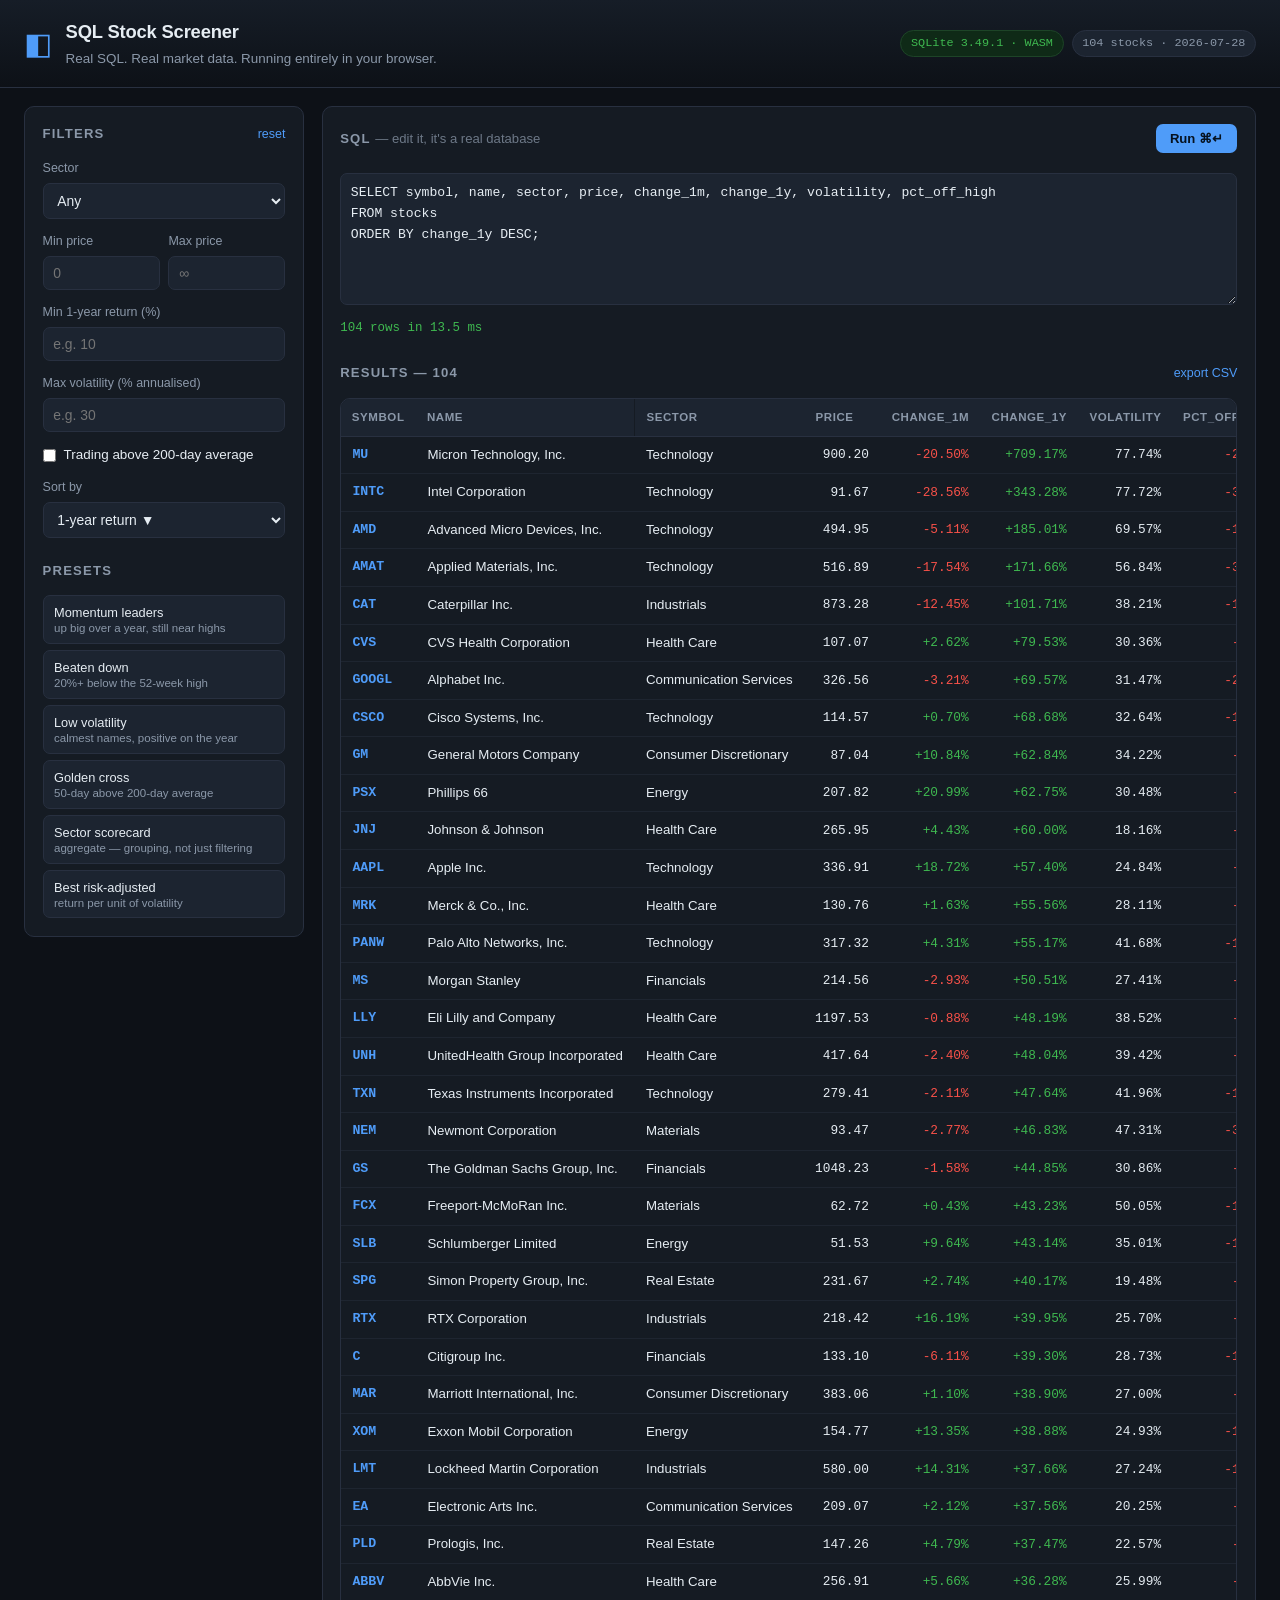
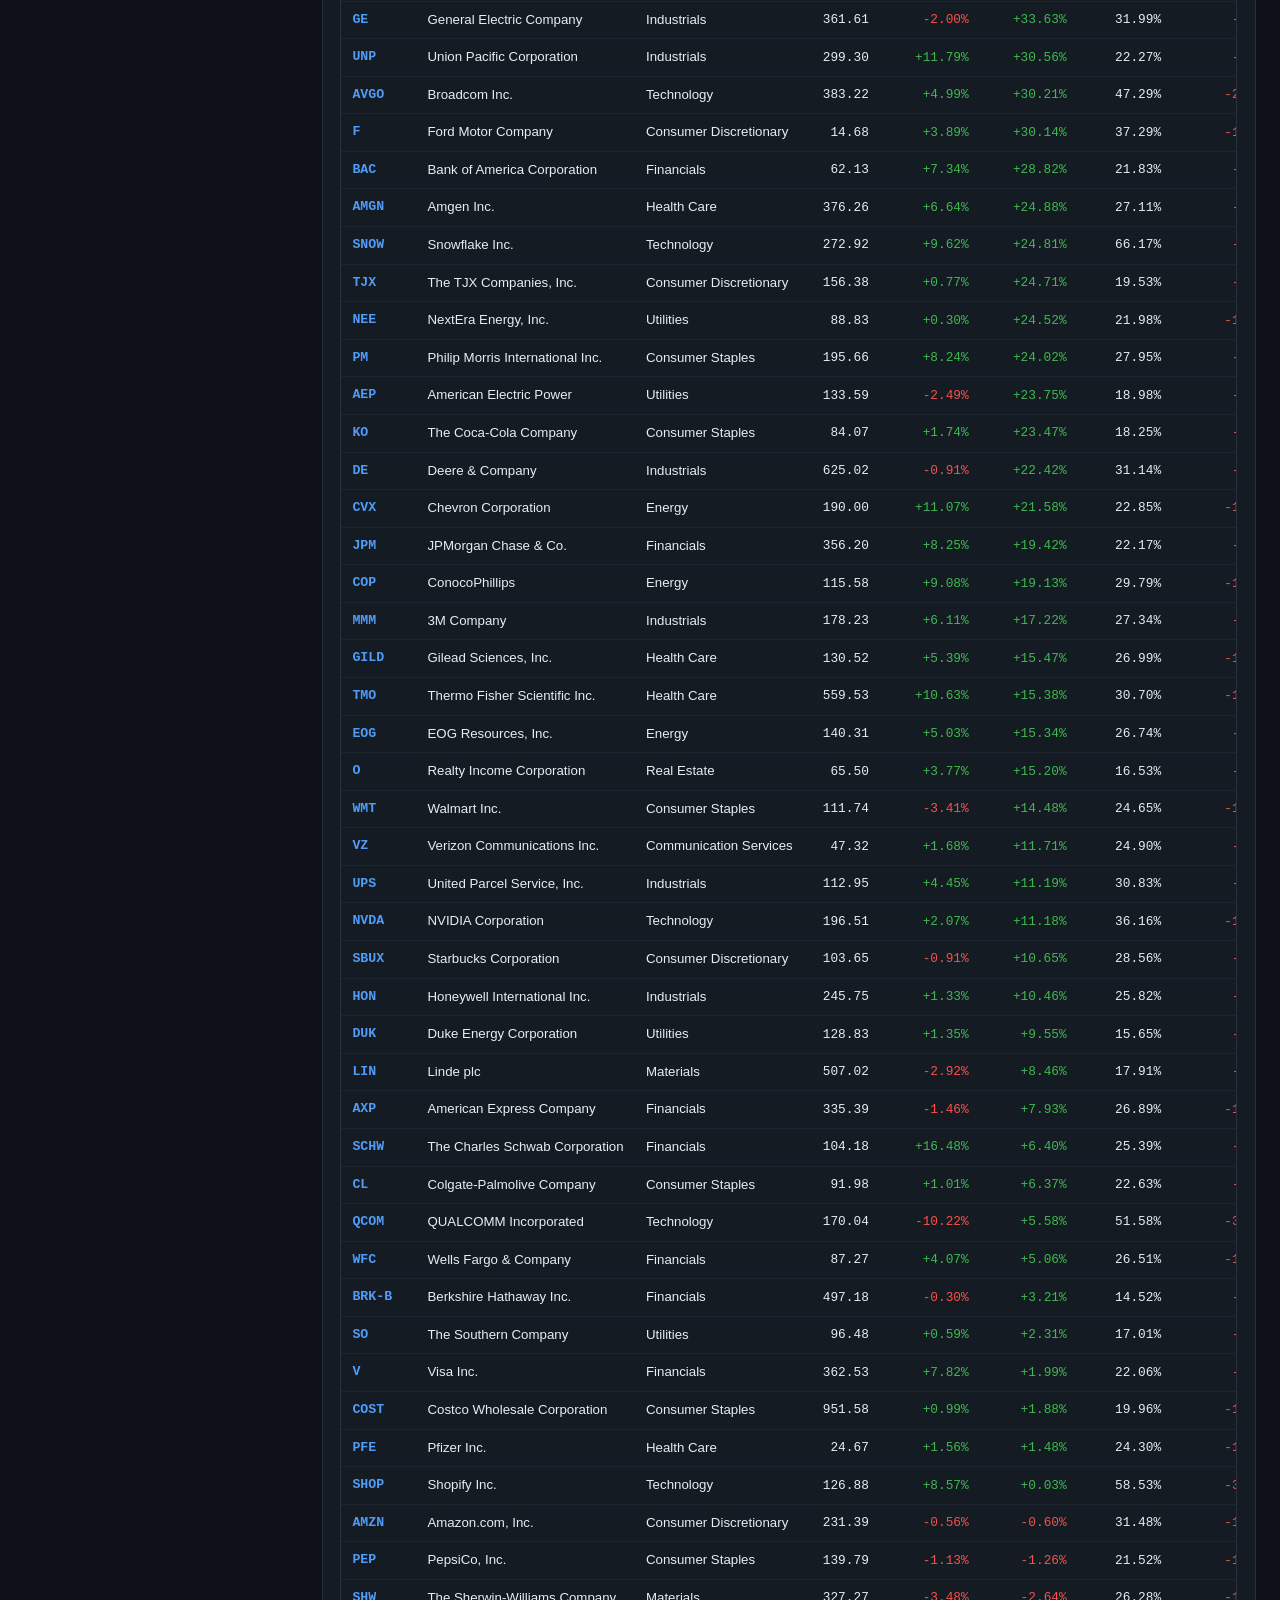
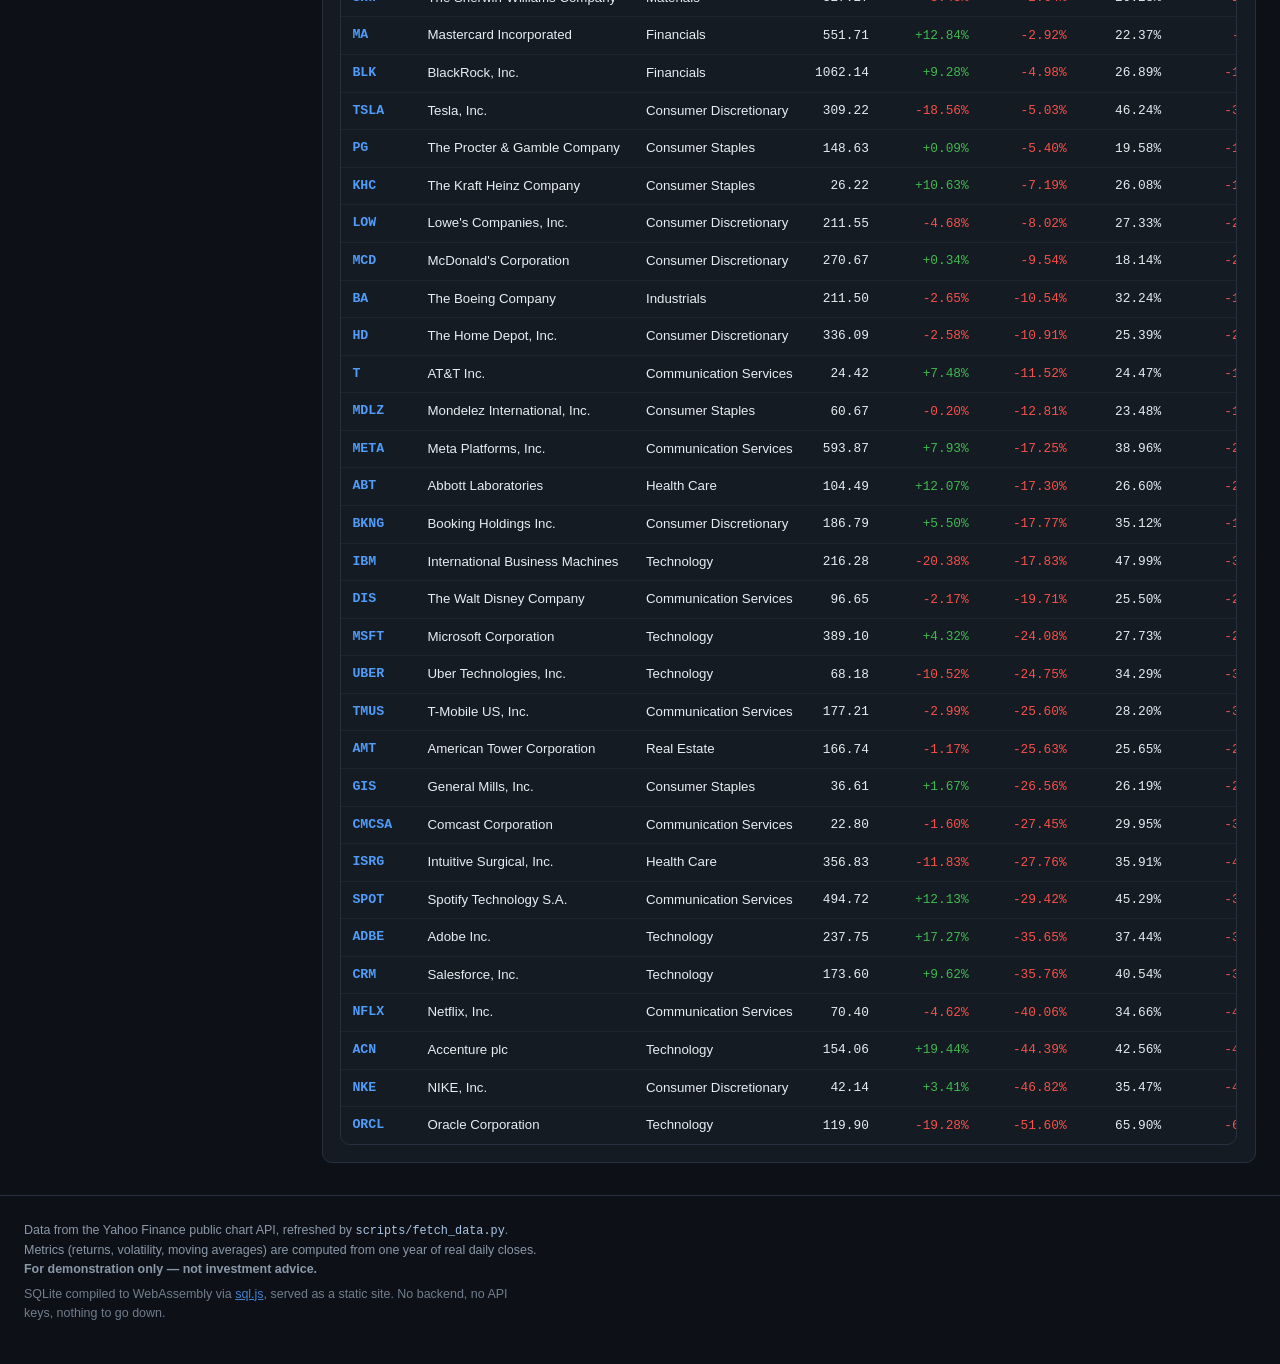
==== index.html @ 76bd1b15 "SQL stock screener: SQLite WASM, static hosting, real market data" ====
<!DOCTYPE html>
<html lang="en">
<head>
<meta charset="utf-8">
<meta name="viewport" content="width=device-width, initial-scale=1">
<title>SQL Stock Screener — query the market in your browser</title>
<meta name="description" content="A stock screener that runs real SQL against SQLite compiled to WebAssembly, entirely in the browser. No backend, no API keys.">
<link rel="stylesheet" href="css/style.css">
<link rel="icon" href="data:image/svg+xml,<svg xmlns='http://www.w3.org/2000/svg' viewBox='0 0 100 100'><text y='.9em' font-size='90'>📊</text></svg>">
</head>
<body>

<header class="topbar">
  <div class="brand">
    <span class="logo">◧</span>
    <div>
      <h1>SQL Stock Screener</h1>
      <p class="tagline">Real SQL. Real market data. Running entirely in your browser.</p>
    </div>
  </div>
  <div class="meta">
    <span class="badge" id="engineBadge">loading SQLite…</span>
    <span class="badge subtle" id="dataBadge">—</span>
  </div>
</header>

<main>
  <!-- ── Filters build SQL for you ─────────────────────────── -->
  <section class="panel filters">
    <div class="panel-head">
      <h2>Filters</h2>
      <button id="resetBtn" class="link-btn" type="button">reset</button>
    </div>

    <label>Sector
      <select id="fSector"><option value="">Any</option></select>
    </label>

    <div class="row">
      <label>Min price
        <input type="number" id="fPriceMin" placeholder="0" min="0" step="1">
      </label>
      <label>Max price
        <input type="number" id="fPriceMax" placeholder="∞" min="0" step="1">
      </label>
    </div>

    <label>Min 1-year return (%)
      <input type="number" id="fRet1y" placeholder="e.g. 10" step="1">
    </label>

    <label>Max volatility (% annualised)
      <input type="number" id="fVol" placeholder="e.g. 30" min="0" step="1">
    </label>

    <label class="check">
      <input type="checkbox" id="fAboveSma"> Trading above 200-day average
    </label>

    <label>Sort by
      <select id="fSort">
        <option value="change_1y DESC">1-year return ▼</option>
        <option value="change_1y ASC">1-year return ▲</option>
        <option value="change_1m DESC">1-month return ▼</option>
        <option value="volatility ASC">Volatility ▲ (calmest)</option>
        <option value="volatility DESC">Volatility ▼ (wildest)</option>
        <option value="pct_off_high ASC">Furthest below 52w high</option>
        <option value="price DESC">Price ▼</option>
        <option value="symbol ASC">Symbol A–Z</option>
      </select>
    </label>

    <div class="panel-head" style="margin-top:1.4rem">
      <h2>Presets</h2>
    </div>
    <div class="presets" id="presets"></div>
  </section>

  <!-- ── The SQL itself, editable ──────────────────────────── -->
  <section class="panel workspace">
    <div class="panel-head">
      <h2>SQL <span class="hint">— edit it, it's a real database</span></h2>
      <button id="runBtn" class="run-btn" type="button">Run ⌘↵</button>
    </div>
    <textarea id="sql" spellcheck="false" aria-label="SQL query"></textarea>
    <div id="status" class="status" role="status"></div>

    <div class="results-head">
      <h2 id="resultCount">Results</h2>
      <button id="csvBtn" class="link-btn" type="button">export CSV</button>
    </div>
    <div class="table-wrap">
      <table id="results">
        <thead></thead>
        <tbody></tbody>
      </table>
    </div>
  </section>
</main>

<footer>
  <p>
    Data from the Yahoo Finance public chart API, refreshed by
    <code>scripts/fetch_data.py</code>. Metrics (returns, volatility, moving
    averages) are computed from one year of real daily closes.
    <strong>For demonstration only — not investment advice.</strong>
  </p>
  <p class="colophon">
    SQLite compiled to WebAssembly via <a href="https://sql.js.org" rel="noopener">sql.js</a>,
    served as a static site. No backend, no API keys, nothing to go down.
  </p>
</footer>

<script src="vendor/sql-wasm.js"></script>
<script src="js/app.js"></script>
</body>
</html>
---- css/style.css ----
:root {
  --bg: #0d1117;
  --panel: #151b23;
  --panel-2: #1c2430;
  --line: #283040;
  --text: #e6edf3;
  --muted: #8b98a9;
  --accent: #4f9cf9;
  --accent-dim: #2d5f9e;
  --up: #3fb950;
  --down: #f85149;
  --radius: 10px;
  --mono: ui-monospace, SFMono-Regular, "SF Mono", Menlo, Consolas, monospace;
}

* { box-sizing: border-box; }

body {
  margin: 0;
  background: var(--bg);
  color: var(--text);
  font: 15px/1.55 -apple-system, BlinkMacSystemFont, "Segoe UI", Inter, Roboto, sans-serif;
  -webkit-font-smoothing: antialiased;
}

/* ── Header ─────────────────────────────────────────── */
.topbar {
  display: flex; align-items: center; justify-content: space-between;
  gap: 1rem; flex-wrap: wrap;
  padding: 1.1rem 1.5rem;
  border-bottom: 1px solid var(--line);
  background: linear-gradient(180deg, #161d27, var(--bg));
}
.brand { display: flex; align-items: center; gap: .85rem; }
.logo { font-size: 1.9rem; color: var(--accent); line-height: 1; }
.topbar h1 { margin: 0; font-size: 1.15rem; letter-spacing: -.01em; }
.tagline { margin: .15rem 0 0; color: var(--muted); font-size: .84rem; }
.meta { display: flex; gap: .5rem; flex-wrap: wrap; }

.badge {
  font: 500 .74rem/1 var(--mono);
  padding: .42rem .6rem;
  border: 1px solid var(--line);
  border-radius: 100px;
  color: var(--accent);
  background: #10233d;
  white-space: nowrap;
}
.badge.subtle { color: var(--muted); background: var(--panel-2); }
.badge.ready { color: var(--up); background: #0f2a17; border-color: #1d4427; }
.badge.error { color: var(--down); background: #2d1315; border-color: #5c2326; }

/* ── Layout ─────────────────────────────────────────── */
main {
  display: grid;
  grid-template-columns: 280px minmax(0, 1fr);
  gap: 1.1rem;
  padding: 1.1rem 1.5rem 2rem;
  align-items: start;
}
@media (max-width: 900px) { main { grid-template-columns: 1fr; } }

.panel {
  background: var(--panel);
  border: 1px solid var(--line);
  border-radius: var(--radius);
  padding: 1.1rem;
}
.panel-head, .results-head {
  display: flex; align-items: baseline; justify-content: space-between;
  gap: .75rem; margin-bottom: .9rem;
}
.panel h2 { margin: 0; font-size: .82rem; text-transform: uppercase; letter-spacing: .09em; color: var(--muted); }
.hint { text-transform: none; letter-spacing: 0; font-weight: 400; opacity: .75; }

/* ── Filter controls ────────────────────────────────── */
.filters label {
  display: block;
  margin-bottom: .8rem;
  font-size: .78rem;
  color: var(--muted);
}
.filters .row { display: flex; gap: .55rem; }
.filters .row label { flex: 1; }
.filters .check { display: flex; align-items: center; gap: .5rem; color: var(--text); font-size: .84rem; }
.filters .check input { width: auto; margin: 0; }

input, select, textarea {
  width: 100%;
  margin-top: .3rem;
  padding: .5rem .6rem;
  background: var(--panel-2);
  color: var(--text);
  border: 1px solid var(--line);
  border-radius: 7px;
  font-size: .87rem;
  font-family: inherit;
}
input:focus, select:focus, textarea:focus {
  outline: 2px solid var(--accent-dim);
  outline-offset: 1px;
  border-color: var(--accent-dim);
}

.presets { display: flex; flex-direction: column; gap: .4rem; }
.preset {
  text-align: left;
  padding: .55rem .65rem;
  background: var(--panel-2);
  border: 1px solid var(--line);
  border-radius: 7px;
  color: var(--text);
  font-size: .8rem;
  cursor: pointer;
  transition: border-color .15s, background .15s;
}
.preset:hover { border-color: var(--accent-dim); background: #1a2740; }
.preset small { display: block; color: var(--muted); font-size: .72rem; margin-top: .12rem; }

.link-btn {
  background: none; border: 0; padding: 0;
  color: var(--accent); font-size: .78rem; cursor: pointer;
}
.link-btn:hover { text-decoration: underline; }

.run-btn {
  background: var(--accent); color: #06121f;
  border: 0; border-radius: 7px;
  padding: .45rem .9rem;
  font-weight: 650; font-size: .82rem;
  cursor: pointer;
}
.run-btn:hover { background: #6fb0ff; }
.run-btn:disabled { opacity: .5; cursor: not-allowed; }

/* ── SQL editor ─────────────────────────────────────── */
#sql {
  min-height: 132px;
  font-family: var(--mono);
  font-size: .82rem;
  line-height: 1.6;
  resize: vertical;
  tab-size: 2;
}

.status {
  min-height: 1.2rem;
  margin: .55rem 0 .3rem;
  font: .78rem/1.4 var(--mono);
  color: var(--muted);
  white-space: pre-wrap;
}
.status.err { color: var(--down); }
.status.ok { color: var(--up); }

/* ── Results table ──────────────────────────────────── */
.results-head { margin-top: 1.5rem; }
.table-wrap { overflow-x: auto; border: 1px solid var(--line); border-radius: var(--radius); }

table { border-collapse: collapse; width: 100%; font-size: .83rem; }
thead th {
  position: sticky; top: 0;
  background: var(--panel-2);
  text-align: left;
  padding: .6rem .7rem;
  font-weight: 600;
  color: var(--muted);
  font-size: .72rem;
  text-transform: uppercase;
  letter-spacing: .05em;
  white-space: nowrap;
  border-bottom: 1px solid var(--line);
}
tbody td {
  padding: .5rem .7rem;
  border-bottom: 1px solid #1e2530;
  white-space: nowrap;
}
tbody tr:last-child td { border-bottom: 0; }
tbody tr:hover { background: #182030; }
td.num { text-align: right; font-family: var(--mono); font-size: .8rem; }
td.sym { font-family: var(--mono); font-weight: 650; color: var(--accent); }
td.up { color: var(--up); }
td.down { color: var(--down); }
.empty { padding: 2rem; text-align: center; color: var(--muted); }

/* ── Footer ─────────────────────────────────────────── */
footer {
  border-top: 1px solid var(--line);
  padding: 1.2rem 1.5rem 2.2rem;
  color: var(--muted);
  font-size: .78rem;
}
footer p { margin: .35rem 0; max-width: 74ch; }
footer code { font-family: var(--mono); font-size: .95em; color: #a9c4e4; }
footer a { color: var(--accent); }
.colophon { opacity: .8; }
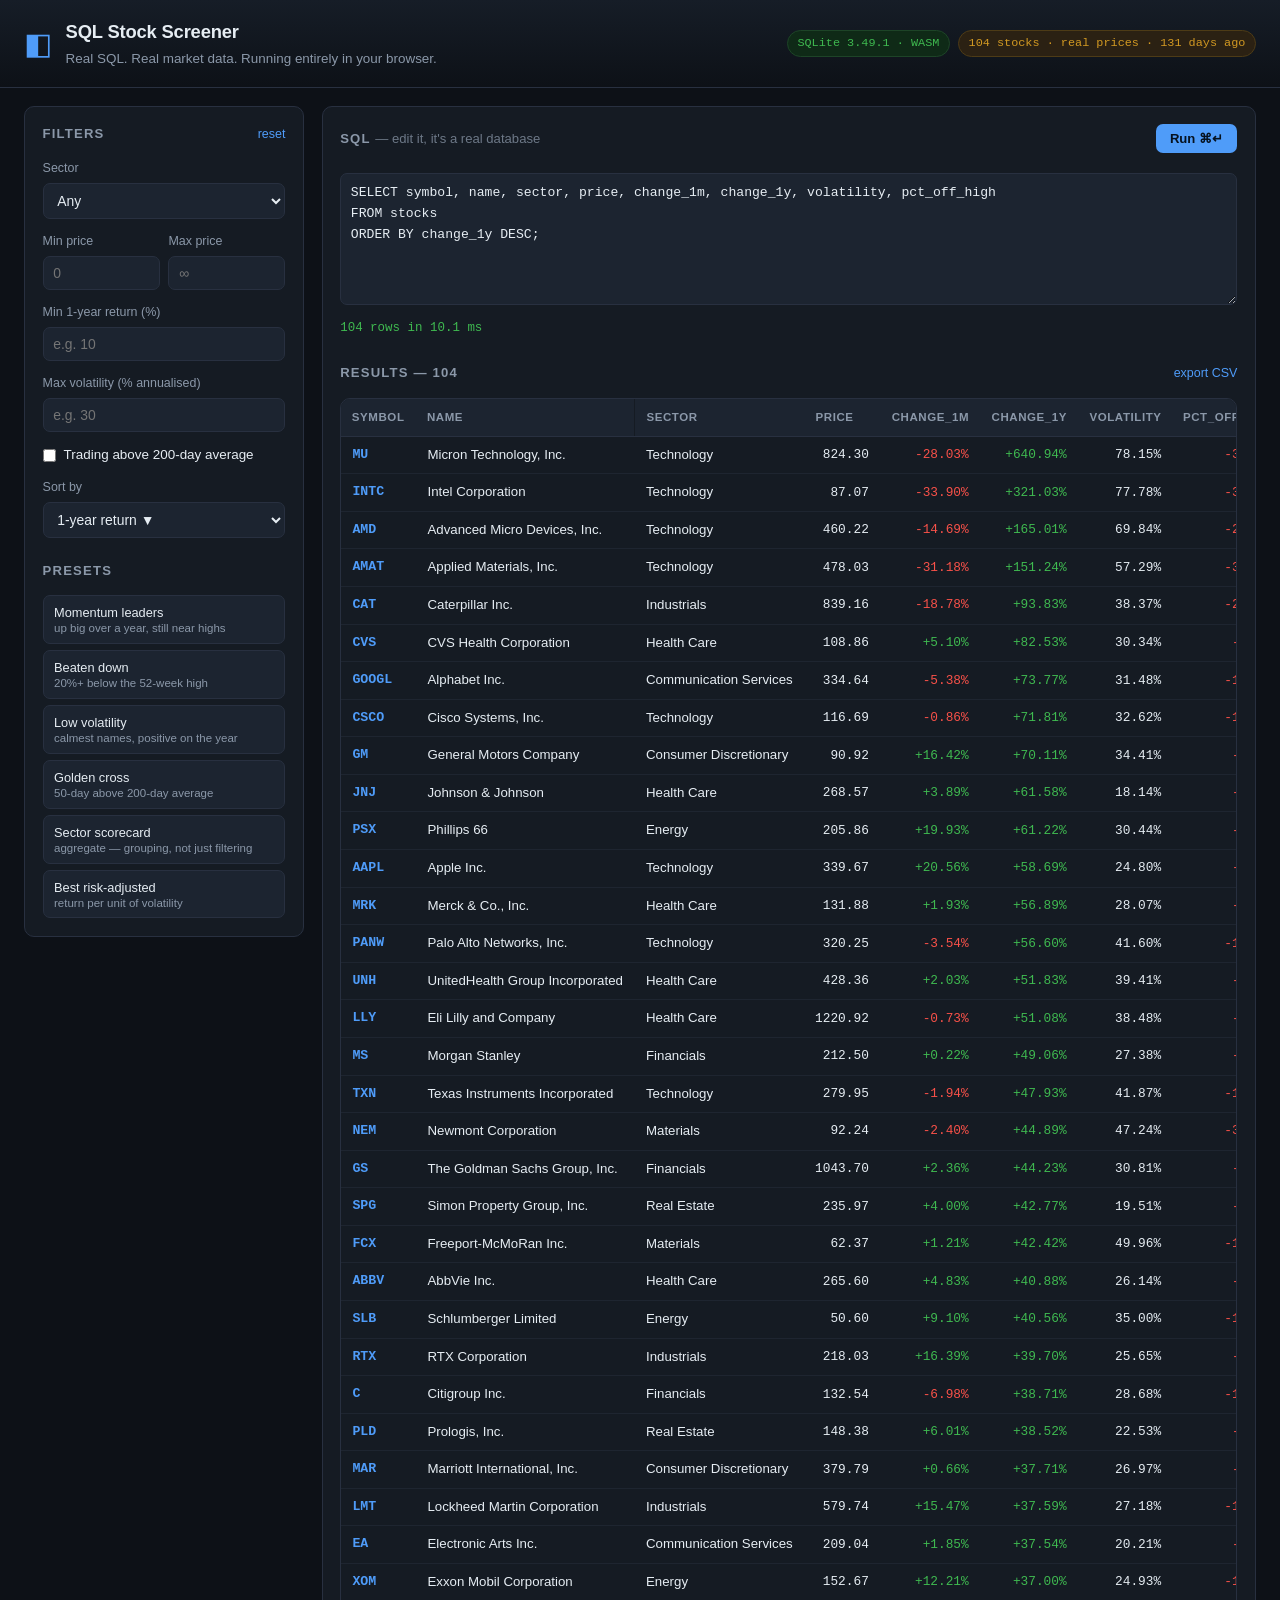
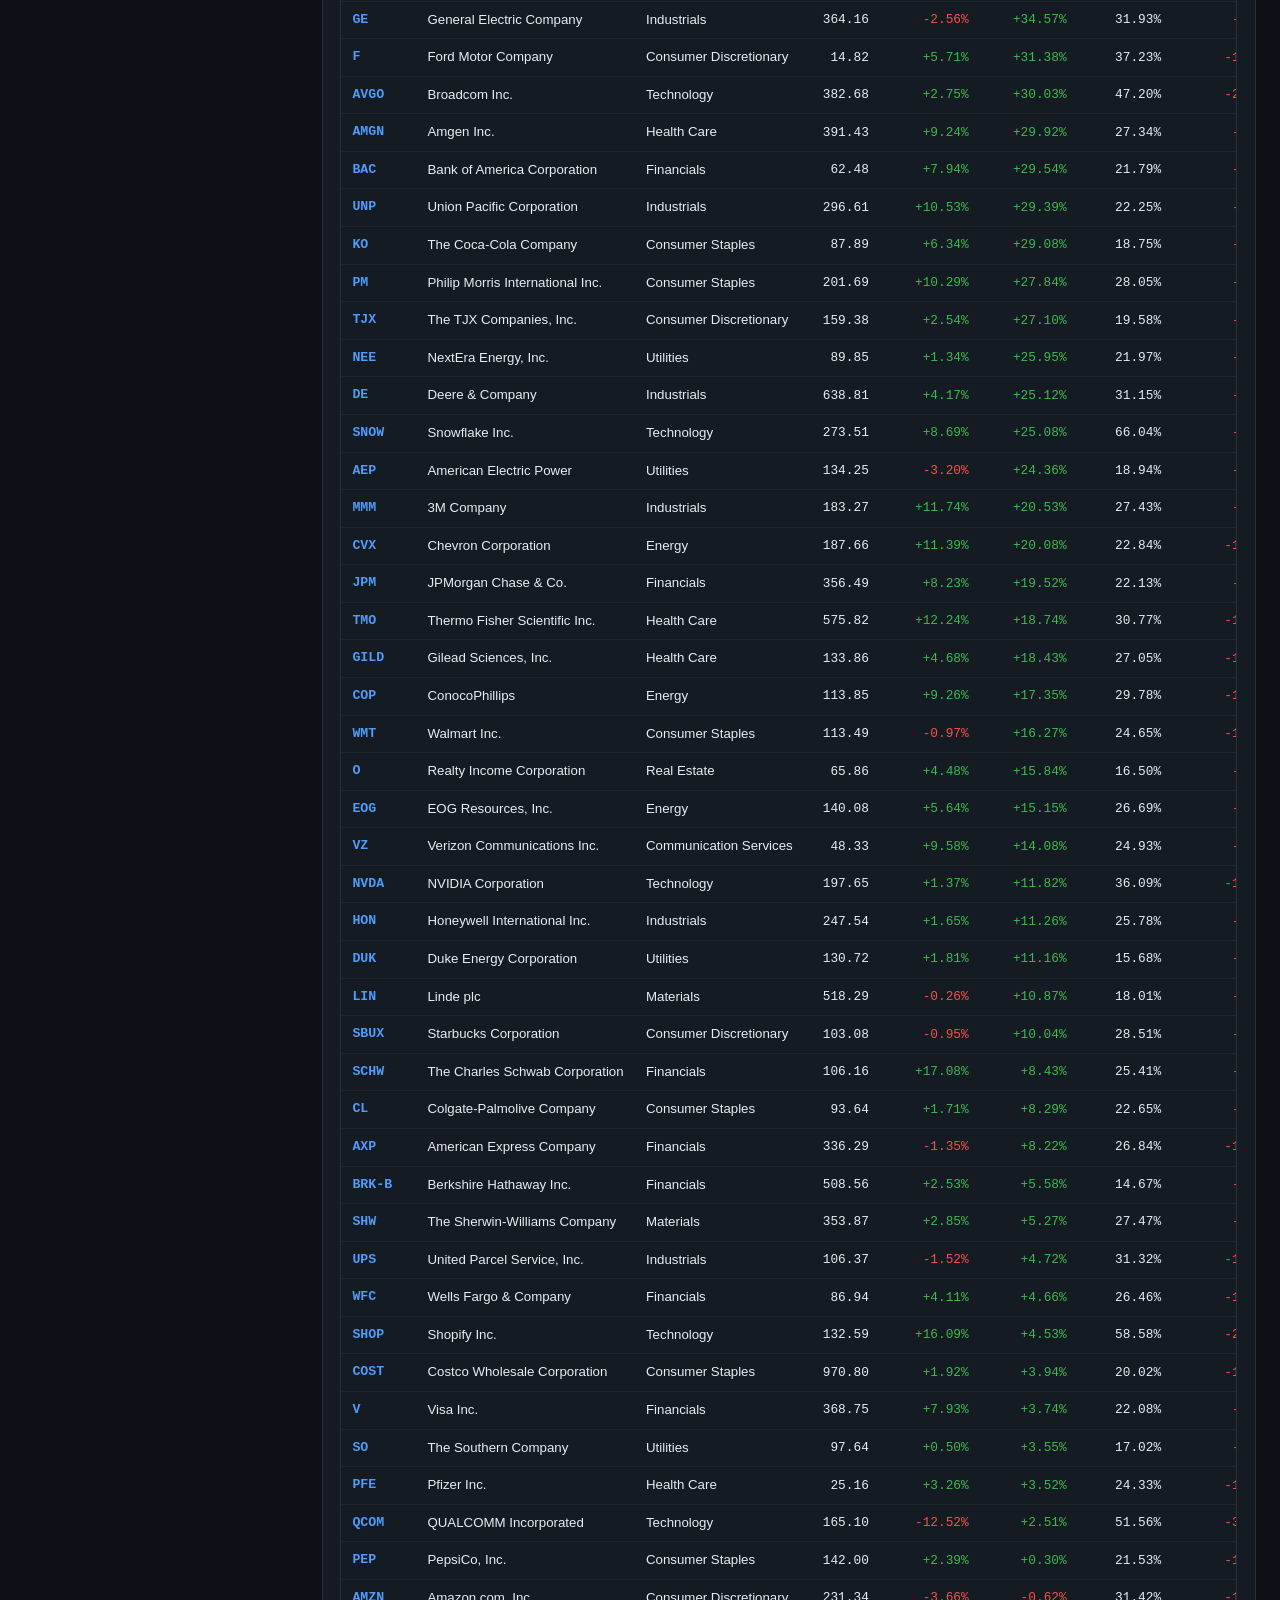
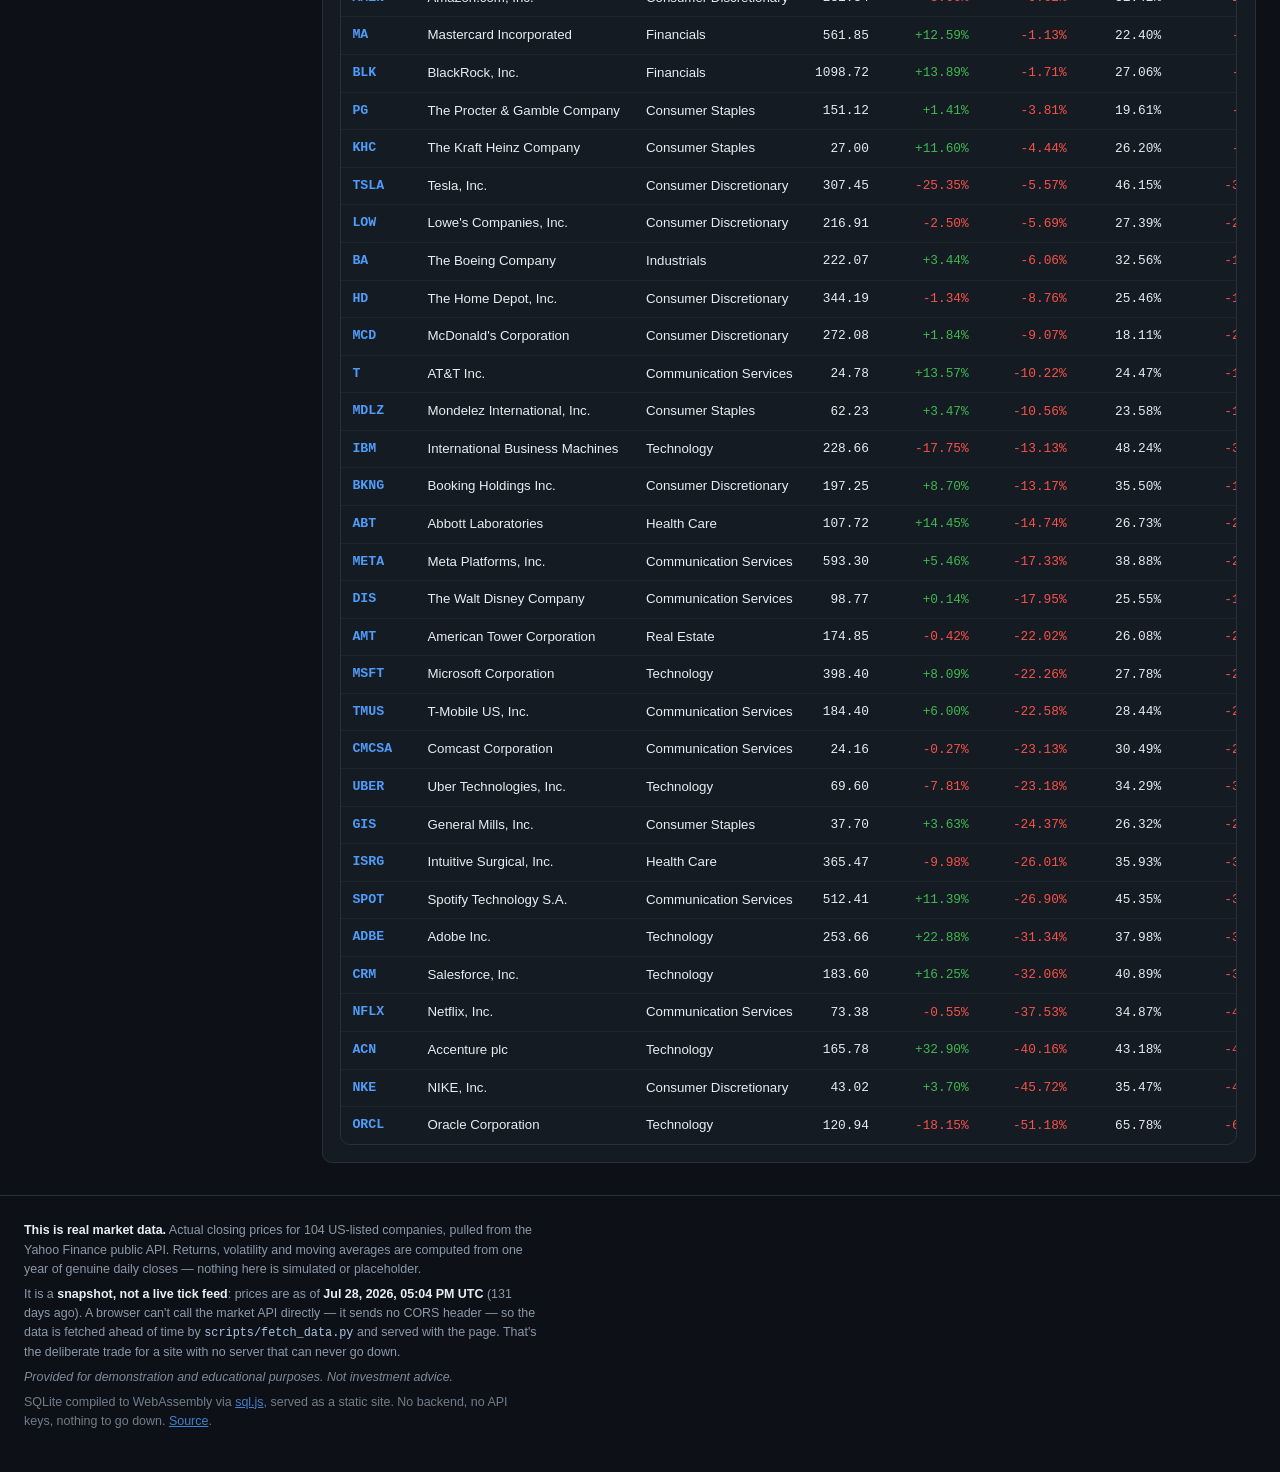
==== commit 112b4379: "Refresh prices; state data provenance and snapshot age clearly in the UI" ====
--- a/index.html
+++ b/index.html
@@ -100,14 +100,25 @@
 
 <footer>
   <p>
-    Data from the Yahoo Finance public chart API, refreshed by
-    <code>scripts/fetch_data.py</code>. Metrics (returns, volatility, moving
-    averages) are computed from one year of real daily closes.
-    <strong>For demonstration only — not investment advice.</strong>
+    <strong>This is real market data.</strong> Actual closing prices for
+    <span id="footCount">104</span> US-listed companies, pulled from the Yahoo Finance
+    public API. Returns, volatility and moving averages are computed from one year of
+    genuine daily closes — nothing here is simulated or placeholder.
+  </p>
+  <p>
+    It is a <strong>snapshot, not a live tick feed</strong>: prices are as of
+    <strong><span id="footAsOf">—</span></strong> (<span id="footAge">—</span>).
+    A browser can't call the market API directly — it sends no CORS header — so the data
+    is fetched ahead of time by <code>scripts/fetch_data.py</code> and served with the page.
+    That's the deliberate trade for a site with no server that can never go down.
+  </p>
+  <p class="disclaimer">
+    Provided for demonstration and educational purposes. Not investment advice.
   </p>
   <p class="colophon">
     SQLite compiled to WebAssembly via <a href="https://sql.js.org" rel="noopener">sql.js</a>,
     served as a static site. No backend, no API keys, nothing to go down.
+    <a href="https://github.com/KarashchenkoUstym/Updated-Stock-Screener" rel="noopener">Source</a>.
   </p>
 </footer>
 
--- a/css/style.css
+++ b/css/style.css
@@ -195,3 +195,7 @@
 footer code { font-family: var(--mono); font-size: .95em; color: #a9c4e4; }
 footer a { color: var(--accent); }
 .colophon { opacity: .8; }
+
+.badge.stale { color: #d29922; background: #2b2113; border-color: #4d3b16; }
+.disclaimer { color: #7d8899; font-style: italic; }
+footer p strong { color: var(--text); }
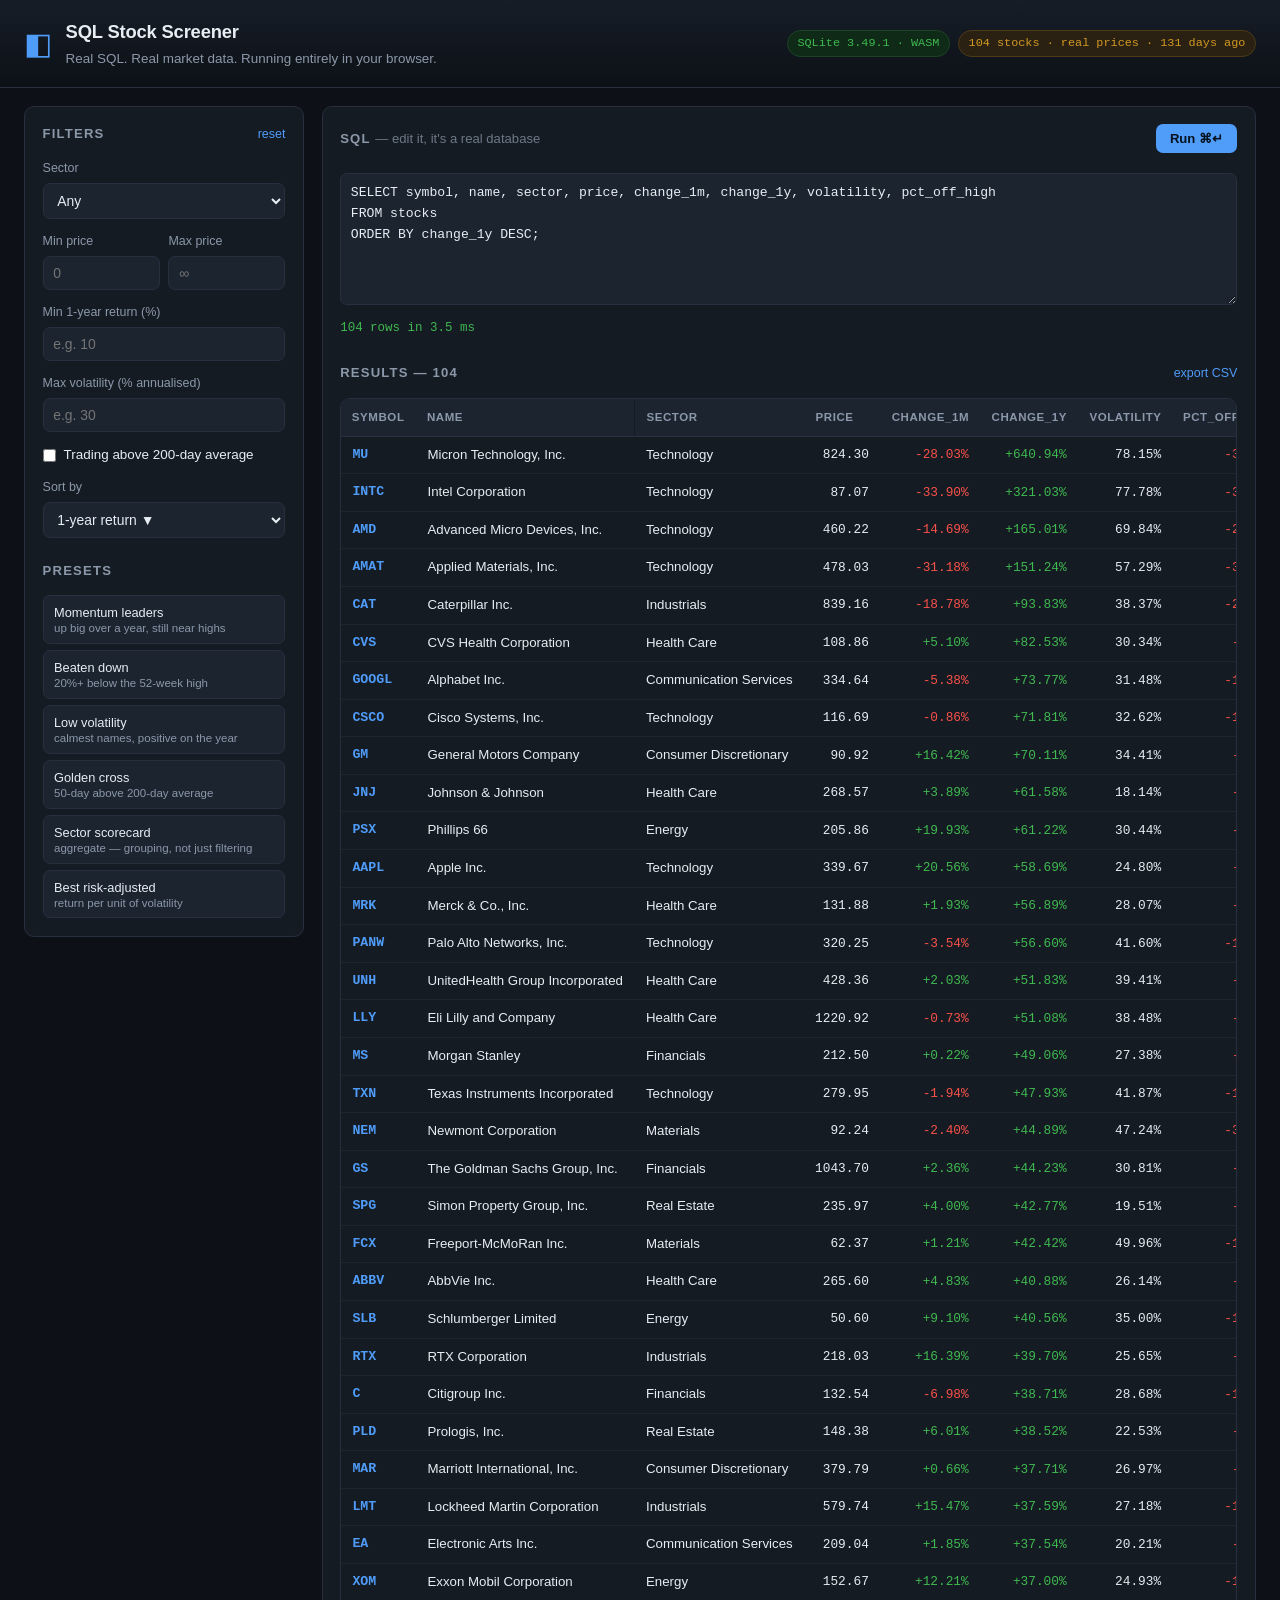
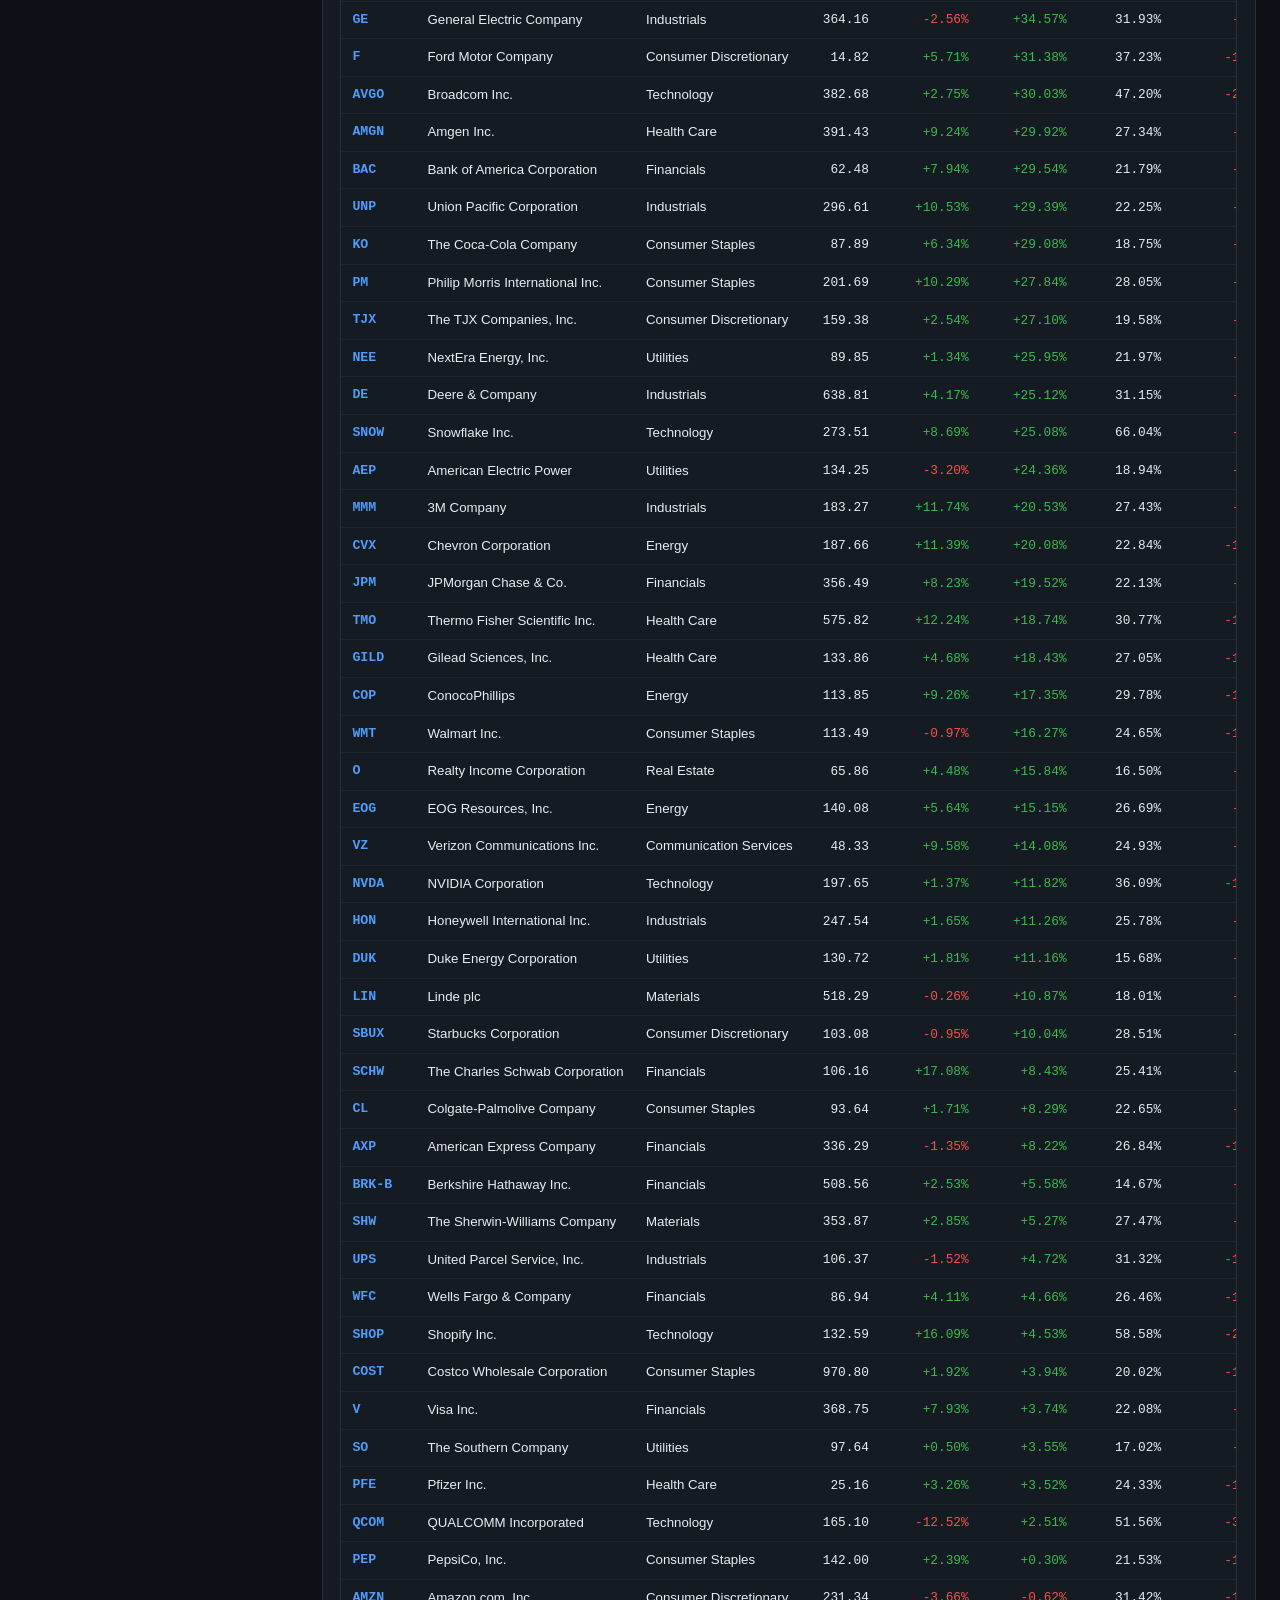
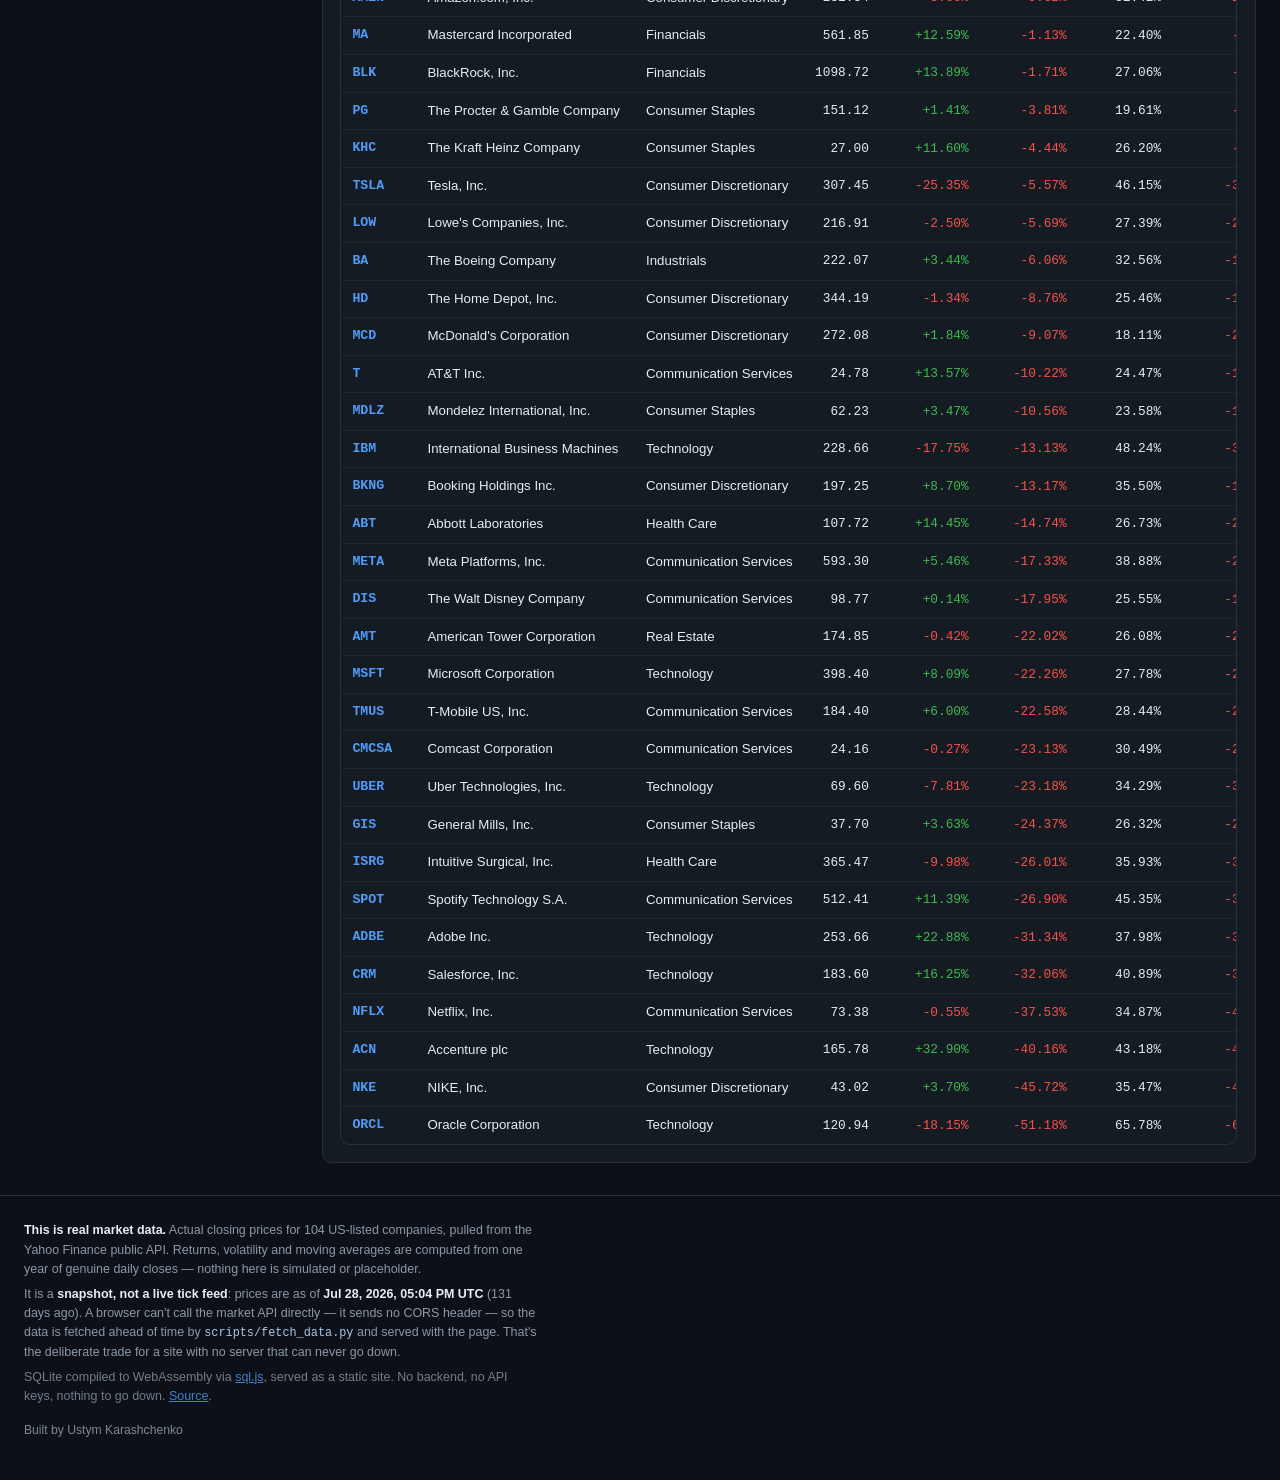
==== commit a2aee1df: "Remove disclaimer; add author attribution" ====
--- a/index.html
+++ b/index.html
@@ -112,14 +112,12 @@
     is fetched ahead of time by <code>scripts/fetch_data.py</code> and served with the page.
     That's the deliberate trade for a site with no server that can never go down.
   </p>
-  <p class="disclaimer">
-    Provided for demonstration and educational purposes. Not investment advice.
-  </p>
   <p class="colophon">
     SQLite compiled to WebAssembly via <a href="https://sql.js.org" rel="noopener">sql.js</a>,
     served as a static site. No backend, no API keys, nothing to go down.
     <a href="https://github.com/KarashchenkoUstym/Updated-Stock-Screener" rel="noopener">Source</a>.
   </p>
+  <p class="byline">Built by Ustym Karashchenko</p>
 </footer>
 
 <script src="vendor/sql-wasm.js"></script>
--- a/css/style.css
+++ b/css/style.css
@@ -197,5 +197,6 @@
 .colophon { opacity: .8; }
 
 .badge.stale { color: #d29922; background: #2b2113; border-color: #4d3b16; }
-.disclaimer { color: #7d8899; font-style: italic; }
+.byline { margin-top: .9rem; color: #7d8899; font-size: .76rem; }
+.byline strong { color: var(--text); }
 footer p strong { color: var(--text); }
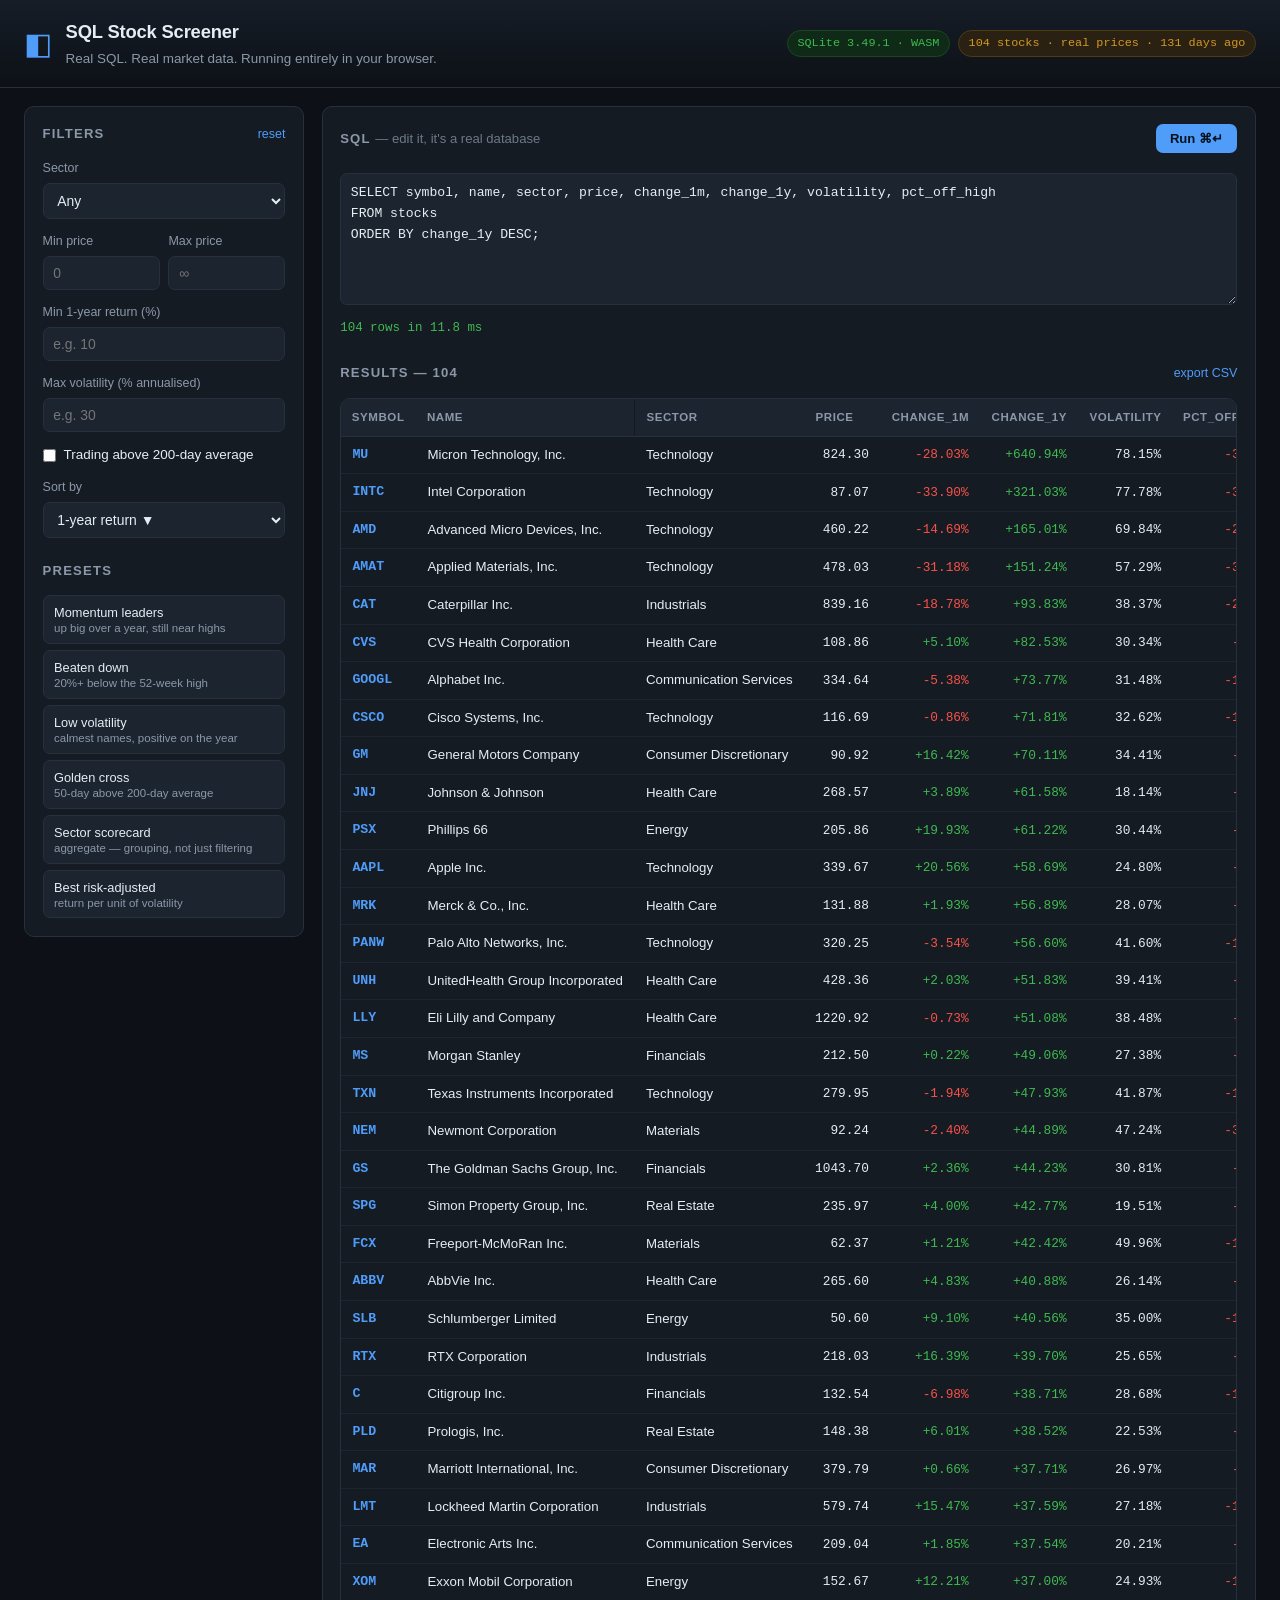
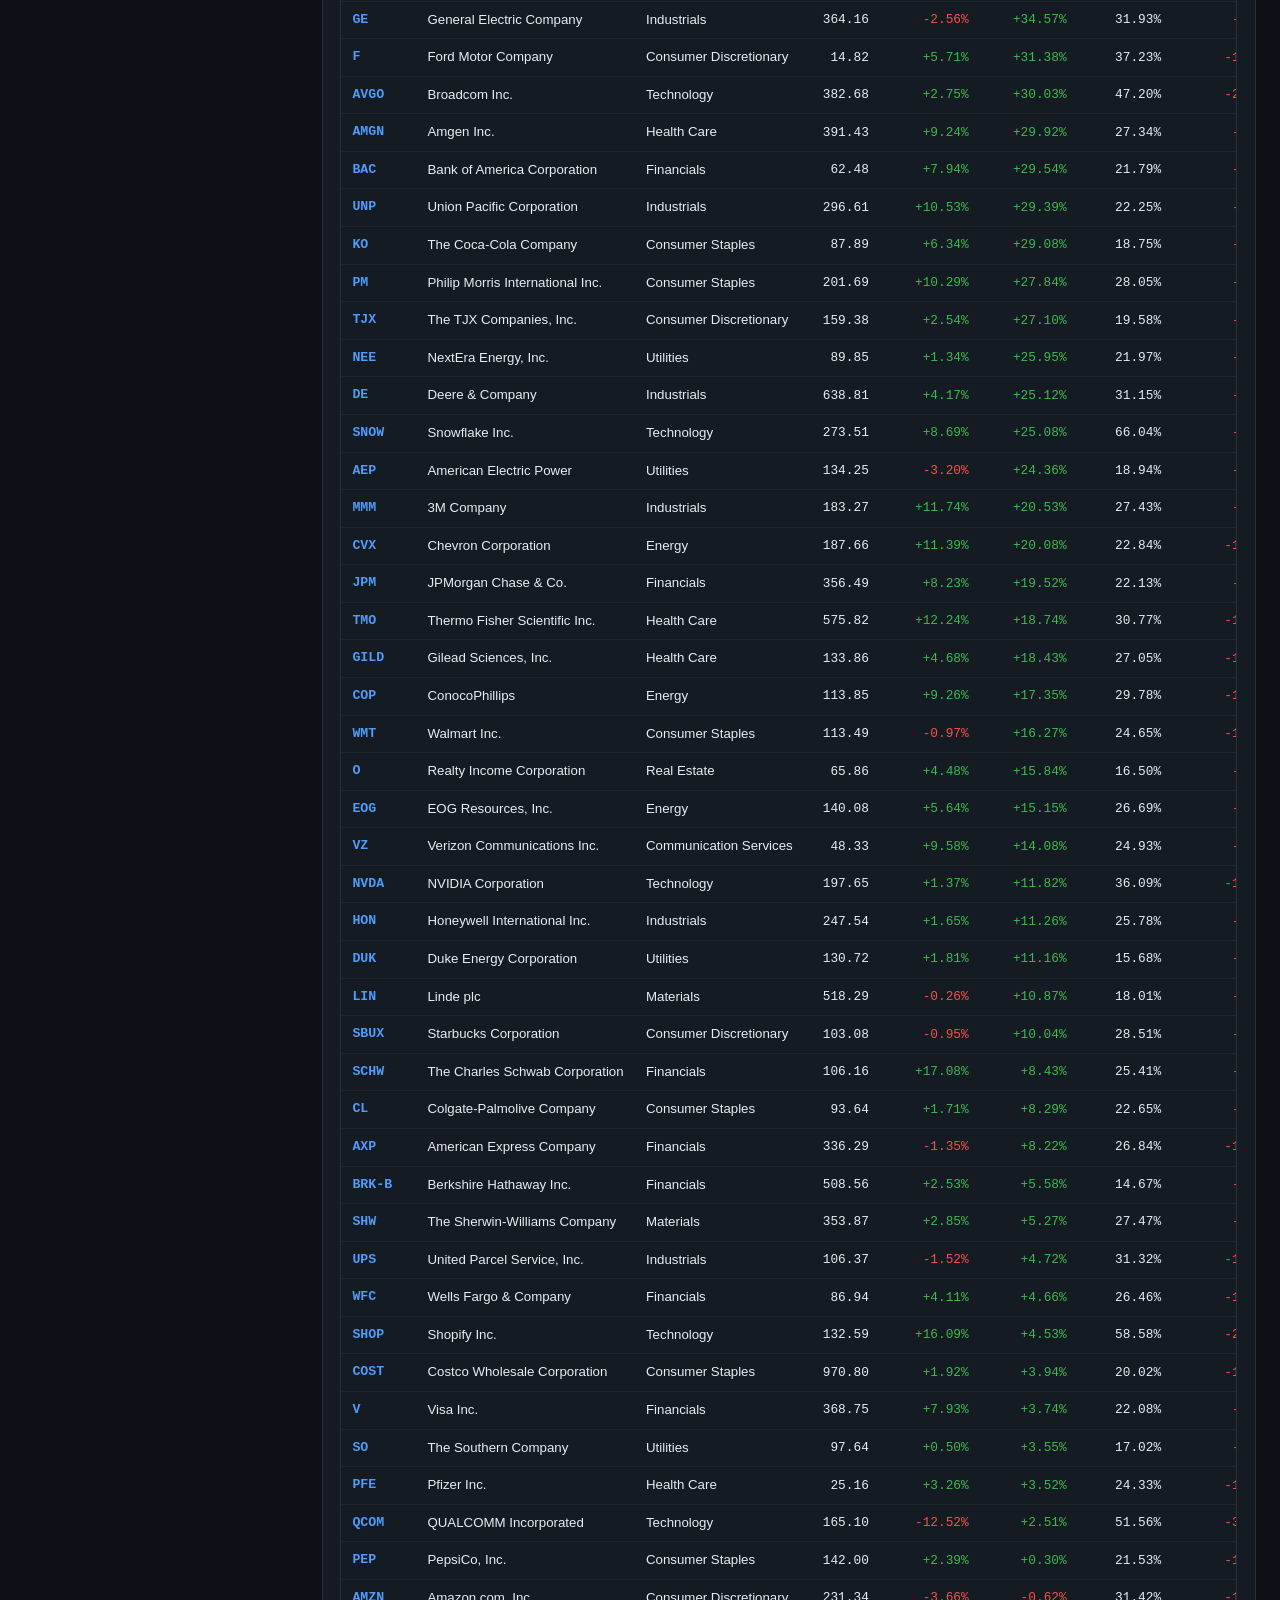
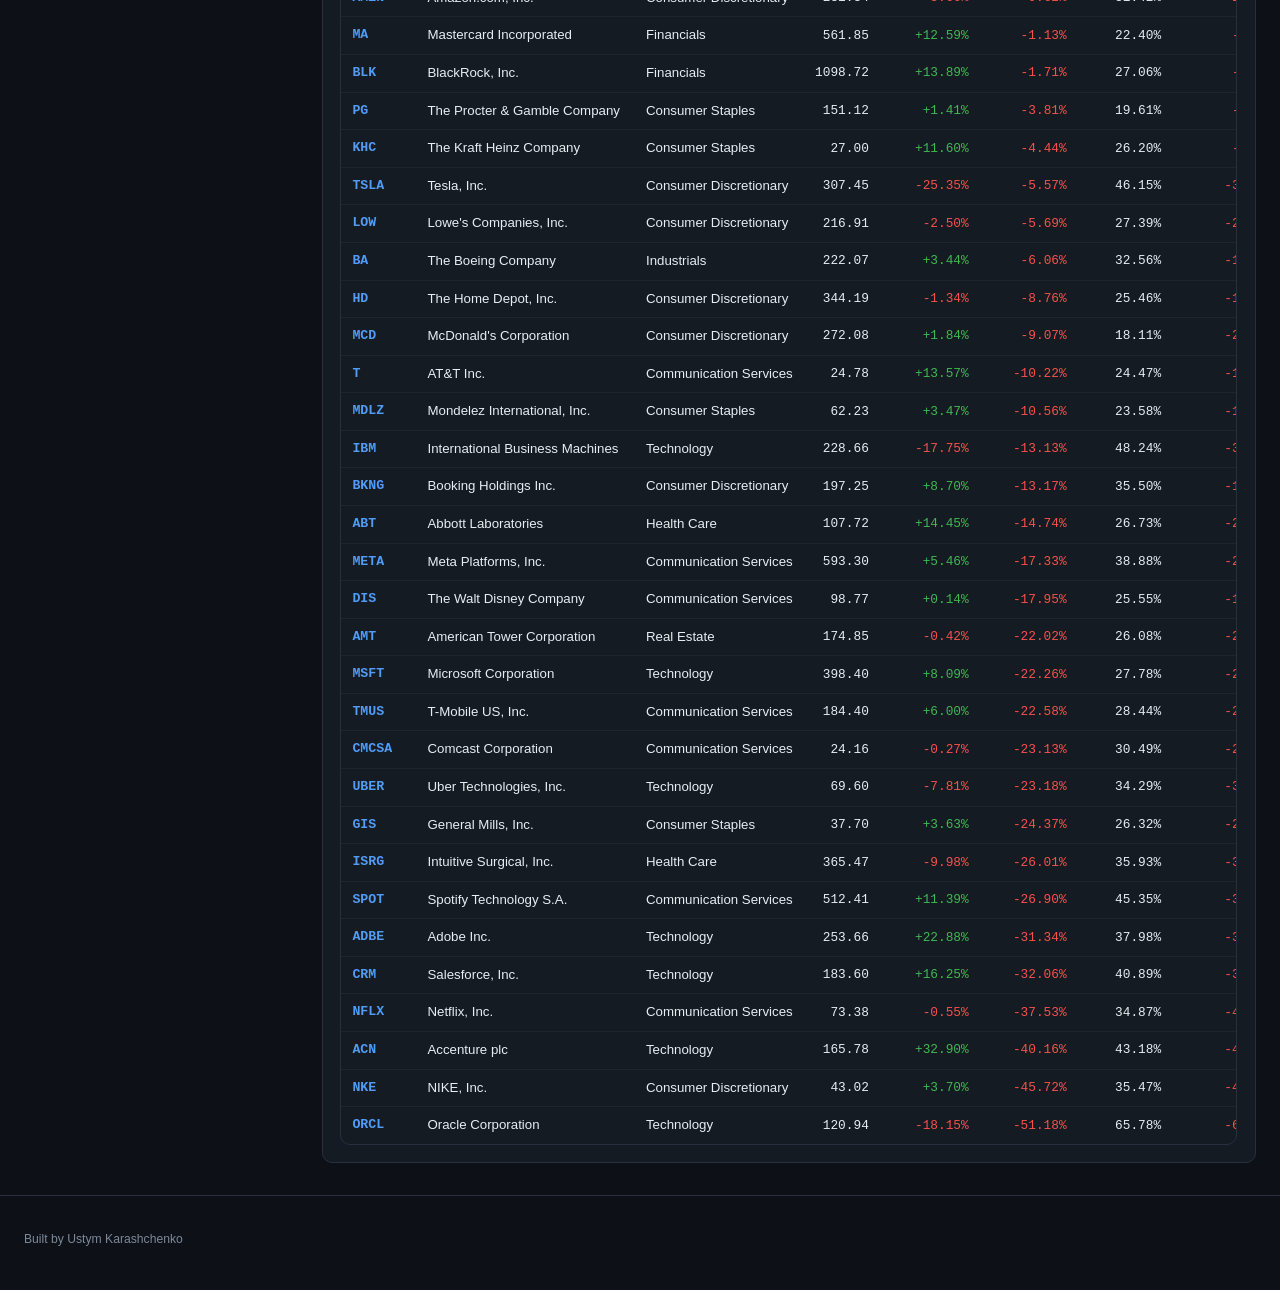
==== commit 5997a885: "Strip footer down to author attribution" ====
--- a/index.html
+++ b/index.html
@@ -99,24 +99,6 @@
 </main>
 
 <footer>
-  <p>
-    <strong>This is real market data.</strong> Actual closing prices for
-    <span id="footCount">104</span> US-listed companies, pulled from the Yahoo Finance
-    public API. Returns, volatility and moving averages are computed from one year of
-    genuine daily closes — nothing here is simulated or placeholder.
-  </p>
-  <p>
-    It is a <strong>snapshot, not a live tick feed</strong>: prices are as of
-    <strong><span id="footAsOf">—</span></strong> (<span id="footAge">—</span>).
-    A browser can't call the market API directly — it sends no CORS header — so the data
-    is fetched ahead of time by <code>scripts/fetch_data.py</code> and served with the page.
-    That's the deliberate trade for a site with no server that can never go down.
-  </p>
-  <p class="colophon">
-    SQLite compiled to WebAssembly via <a href="https://sql.js.org" rel="noopener">sql.js</a>,
-    served as a static site. No backend, no API keys, nothing to go down.
-    <a href="https://github.com/KarashchenkoUstym/Updated-Stock-Screener" rel="noopener">Source</a>.
-  </p>
   <p class="byline">Built by Ustym Karashchenko</p>
 </footer>
 
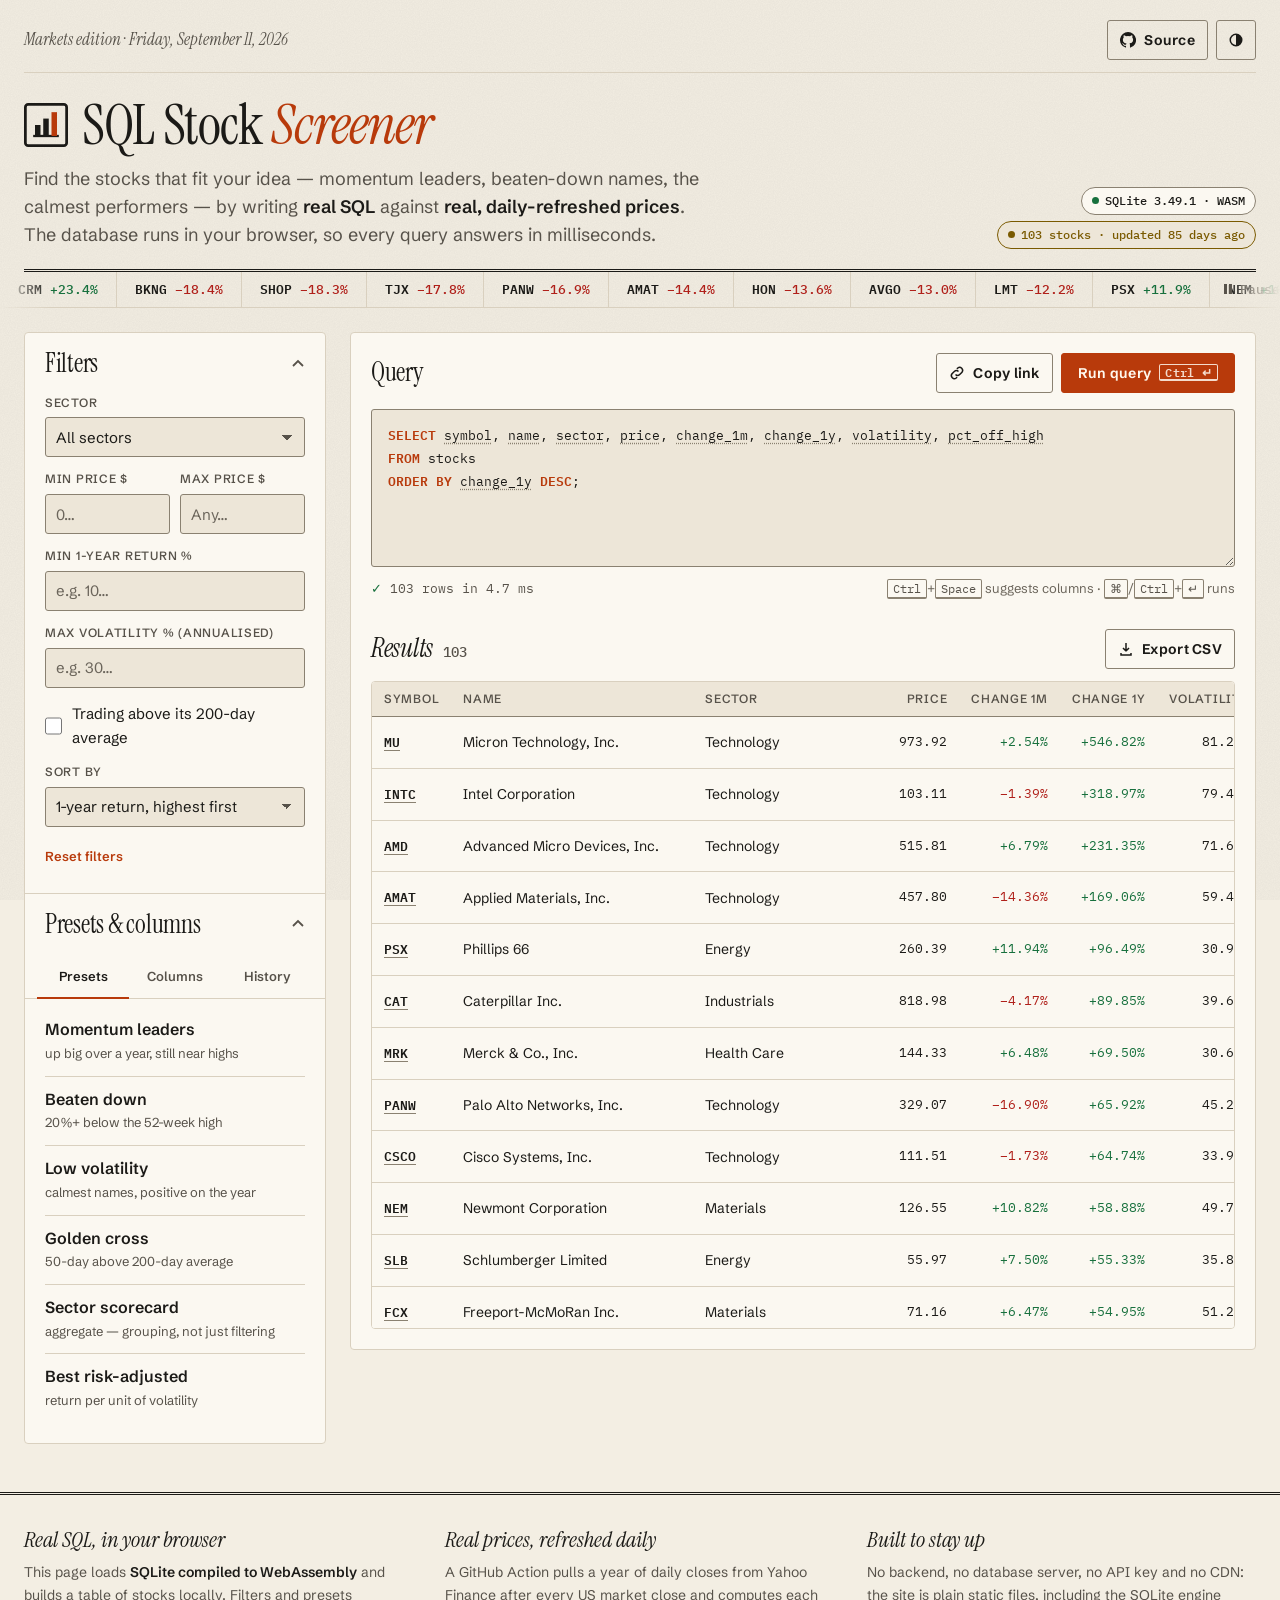
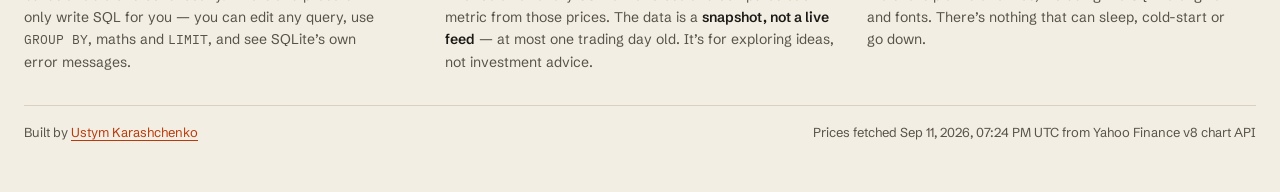
==== commit 87bca984: "Redesign: market broadsheet UI, stock detail charts, share links, SQL editor - New design system (DE" ====
--- a/index.html
+++ b/index.html
@@ -4,105 +4,304 @@
 <meta charset="utf-8">
 <meta name="viewport" content="width=device-width, initial-scale=1">
 <title>SQL Stock Screener — query the market in your browser</title>
-<meta name="description" content="A stock screener that runs real SQL against SQLite compiled to WebAssembly, entirely in the browser. No backend, no API keys.">
+<meta name="description" content="Screen 100+ US large-caps with real SQL. SQLite runs in your browser via WebAssembly on daily-refreshed prices — no signup, no API key, no server.">
+<link rel="canonical" href="https://karashchenkoustym.github.io/Updated-Stock-Screener/">
+<meta name="theme-color" content="#F3EEE3" media="(prefers-color-scheme: light)">
+<meta name="theme-color" content="#12110F" media="(prefers-color-scheme: dark)">
+
+<meta property="og:type" content="website">
+<meta property="og:title" content="SQL Stock Screener — query the market in your browser">
+<meta property="og:description" content="Real SQL against real, daily-refreshed prices for 100+ US stocks. SQLite compiled to WebAssembly — nothing to install, nothing to sign up for.">
+<meta property="og:url" content="https://karashchenkoustym.github.io/Updated-Stock-Screener/">
+<meta property="og:image" content="https://karashchenkoustym.github.io/Updated-Stock-Screener/og-image.png">
+<meta property="og:image:width" content="1200">
+<meta property="og:image:height" content="630">
+<meta name="twitter:card" content="summary_large_image">
+
+<link rel="icon" href="favicon.svg" type="image/svg+xml">
+<link rel="preload" href="fonts/instrument-serif-latin-400-normal.woff2" as="font" type="font/woff2" crossorigin>
+<link rel="preload" href="fonts/ibm-plex-mono-latin-400-normal.woff2" as="font" type="font/woff2" crossorigin>
 <link rel="stylesheet" href="css/style.css">
-<link rel="icon" href="data:image/svg+xml,<svg xmlns='http://www.w3.org/2000/svg' viewBox='0 0 100 100'><text y='.9em' font-size='90'>📊</text></svg>">
+<script>
+  // Apply a saved theme before first paint so there's no flash.
+  try { const t = localStorage.getItem("theme"); if (t) document.documentElement.dataset.theme = t; } catch {}
+</script>
+<script type="application/ld+json">
+{
+  "@context": "https://schema.org",
+  "@type": "WebApplication",
+  "name": "SQL Stock Screener",
+  "url": "https://karashchenkoustym.github.io/Updated-Stock-Screener/",
+  "description": "A stock screener that runs real SQL against SQLite compiled to WebAssembly, entirely in the browser, on daily-refreshed prices for 100+ US large-caps.",
+  "applicationCategory": "FinanceApplication",
+  "operatingSystem": "Any (web browser)",
+  "browserRequirements": "Requires JavaScript and WebAssembly",
+  "offers": { "@type": "Offer", "price": "0", "priceCurrency": "USD" },
+  "author": { "@type": "Person", "name": "Ustym Karashchenko", "url": "https://github.com/KarashchenkoUstym" }
+}
+</script>
 </head>
 <body>
-
-<header class="topbar">
-  <div class="brand">
-    <span class="logo">◧</span>
-    <div>
-      <h1>SQL Stock Screener</h1>
-      <p class="tagline">Real SQL. Real market data. Running entirely in your browser.</p>
-    </div>
-  </div>
-  <div class="meta">
-    <span class="badge" id="engineBadge">loading SQLite…</span>
-    <span class="badge subtle" id="dataBadge">—</span>
+<a class="skip-link" href="#sql">Skip to the SQL editor</a>
+
+<header class="masthead">
+  <div class="container">
+    <div class="mast-top reveal" style="--d:0">
+      <span class="dateline" id="dateline">Markets edition</span>
+      <div class="mast-actions">
+        <a class="btn" href="https://github.com/KarashchenkoUstym/Updated-Stock-Screener" rel="noopener">
+          <svg viewBox="0 0 16 16" aria-hidden="true"><path fill="currentColor" d="M8 0a8 8 0 0 0-2.53 15.59c.4.07.55-.17.55-.38v-1.34c-2.23.48-2.7-1.07-2.7-1.07-.36-.92-.89-1.17-.89-1.17-.73-.5.05-.49.05-.49.8.06 1.23.83 1.23.83.72 1.22 1.87.87 2.33.66.07-.52.28-.87.5-1.07-1.78-.2-3.65-.89-3.65-3.95 0-.87.31-1.59.82-2.15-.08-.2-.36-1.02.08-2.12 0 0 .67-.22 2.2.82a7.6 7.6 0 0 1 4 0c1.53-1.04 2.2-.82 2.2-.82.44 1.1.16 1.92.08 2.12.51.56.82 1.28.82 2.15 0 3.07-1.87 3.75-3.66 3.95.29.25.54.73.54 1.48v2.2c0 .21.15.46.55.38A8 8 0 0 0 8 0Z"/></svg>
+          Source
+        </a>
+        <button class="btn btn-icon" id="themeBtn" type="button" aria-label="Switch to night edition">
+          <svg viewBox="0 0 16 16" aria-hidden="true"><path fill="currentColor" d="M8 1.5a6.5 6.5 0 1 0 0 13 6.5 6.5 0 0 0 0-13Zm0 1.5v10a5 5 0 0 1 0-10Z"/></svg>
+        </button>
+      </div>
+    </div>
+
+    <div class="mast-body">
+      <div class="reveal" style="--d:1">
+        <h1 class="title">
+          <svg class="mark" viewBox="0 0 48 48" aria-hidden="true">
+            <rect x="1.5" y="1.5" width="45" height="45" rx="3" fill="none" stroke="currentColor" stroke-width="3"/>
+            <path d="M10 36h28" stroke="currentColor" stroke-width="2.5"/>
+            <rect x="12" y="24" width="6" height="12" fill="currentColor"/>
+            <rect x="21" y="17" width="6" height="19" fill="currentColor"/>
+            <rect x="30" y="10" width="6" height="26" fill="var(--accent)"/>
+          </svg>
+          <span>SQL Stock <em>Screener</em></span>
+        </h1>
+        <p class="standfirst">
+          Find the stocks that fit your idea — momentum leaders, beaten-down names, the calmest
+          performers — by writing <strong>real SQL</strong> against <strong>real, daily-refreshed prices</strong>.
+          The database runs in your browser, so every query answers in milliseconds.
+        </p>
+      </div>
+      <div class="badges reveal" style="--d:2">
+        <span class="badge" id="engineBadge">loading SQLite…</span>
+        <span class="badge" id="dataBadge">loading data…</span>
+      </div>
+    </div>
+  </div>
+
+  <div class="ticker" id="ticker" hidden>
+    <button class="ticker-pause" id="tickerPause" type="button"><svg viewBox="0 0 12 12" aria-hidden="true"><path fill="currentColor" d="M2 1h3v10H2zM7 1h3v10H7z"/></svg> Pause</button>
+    <div class="ticker-track">
+      <ul id="tickerList" aria-label="Biggest one-month moves"></ul>
+      <ul id="tickerClone" aria-hidden="true"></ul>
+    </div>
   </div>
 </header>
 
-<main>
-  <!-- ── Filters build SQL for you ─────────────────────────── -->
-  <section class="panel filters">
+<main class="container layout" id="main">
+  <!-- ── Sidebar: filters build SQL; tabs feed the editor ── -->
+  <aside class="sidebar panel reveal" style="--d:3" aria-label="Filters and query helpers">
+    <details class="filters" id="filters" open>
+      <summary>
+        <h2 class="h2">Filters</h2>
+        <svg class="chev" width="14" height="14" viewBox="0 0 14 14" aria-hidden="true"><path d="M2 5l5 5 5-5" fill="none" stroke="currentColor" stroke-width="1.8"/></svg>
+      </summary>
+      <div class="filters-body">
+        <label class="field"><span class="label">Sector</span>
+          <select id="fSector"><option value="">All sectors</option></select>
+        </label>
+        <div class="field-row">
+          <label class="field"><span class="label">Min price $</span>
+            <input type="number" id="fPriceMin" name="price_min" autocomplete="off" placeholder="0…" min="0" step="1" inputmode="decimal">
+          </label>
+          <label class="field"><span class="label">Max price $</span>
+            <input type="number" id="fPriceMax" name="price_max" autocomplete="off" placeholder="Any…" min="0" step="1" inputmode="decimal">
+          </label>
+        </div>
+        <label class="field"><span class="label">Min 1-year return %</span>
+          <input type="number" id="fRet1y" name="min_return_1y" autocomplete="off" placeholder="e.g. 10…" step="1" inputmode="decimal">
+        </label>
+        <label class="field"><span class="label">Max volatility % (annualised)</span>
+          <input type="number" id="fVol" name="max_volatility" autocomplete="off" placeholder="e.g. 30…" min="0" step="1" inputmode="decimal">
+        </label>
+        <label class="check">
+          <input type="checkbox" id="fAboveSma"> Trading above its 200-day average
+        </label>
+        <label class="field"><span class="label">Sort by</span>
+          <select id="fSort">
+            <option value="change_1y DESC">1-year return, highest first</option>
+            <option value="change_1y ASC">1-year return, lowest first</option>
+            <option value="change_1m DESC">1-month return, highest first</option>
+            <option value="volatility ASC">Volatility, calmest first</option>
+            <option value="volatility DESC">Volatility, wildest first</option>
+            <option value="pct_off_high ASC">Furthest below 52-week high</option>
+            <option value="price DESC">Price, highest first</option>
+            <option value="symbol ASC">Symbol A–Z</option>
+          </select>
+        </label>
+        <button id="resetBtn" class="text-btn" type="button">Reset filters</button>
+      </div>
+    </details>
+
+    <details class="filters helpers" id="helpers" open>
+    <summary>
+      <h2 class="h2">Presets &amp; columns</h2>
+      <svg class="chev" width="14" height="14" viewBox="0 0 14 14" aria-hidden="true"><path d="M2 5l5 5 5-5" fill="none" stroke="currentColor" stroke-width="1.8"/></svg>
+    </summary>
+    <div class="tabs">
+      <div class="tablist" role="tablist" aria-label="Query helpers">
+        <button class="tab" role="tab" id="tab-presets" aria-controls="panel-presets" aria-selected="true" type="button">Presets</button>
+        <button class="tab" role="tab" id="tab-columns" aria-controls="panel-columns" aria-selected="false" tabindex="-1" type="button">Columns</button>
+        <button class="tab" role="tab" id="tab-history" aria-controls="panel-history" aria-selected="false" tabindex="-1" type="button">History</button>
+      </div>
+
+      <div class="tabpanel" role="tabpanel" id="panel-presets" aria-labelledby="tab-presets" tabindex="0">
+        <ul class="list" id="presets"></ul>
+      </div>
+
+      <div class="tabpanel" role="tabpanel" id="panel-columns" aria-labelledby="tab-columns" tabindex="0" hidden>
+        <p class="panel-note">Table <code>stocks</code> — one row per company. Select a column to insert it at the cursor.</p>
+        <ul class="list" id="columns">
+          <li><button class="list-btn" type="button" data-col="symbol"><span class="col-type">text</span><span class="col-name">symbol</span><span class="list-note">Ticker, e.g. AAPL. Primary key.</span></button></li>
+          <li><button class="list-btn" type="button" data-col="name"><span class="col-type">text</span><span class="col-name">name</span><span class="list-note">Company name.</span></button></li>
+          <li><button class="list-btn" type="button" data-col="sector"><span class="col-type">text</span><span class="col-name">sector</span><span class="list-note">One of the 11 GICS sectors, e.g. 'Health Care'.</span></button></li>
+          <li><button class="list-btn" type="button" data-col="price"><span class="col-type">real</span><span class="col-name">price</span><span class="list-note">Latest close in US dollars.</span></button></li>
+          <li><button class="list-btn" type="button" data-col="change_1m"><span class="col-type">real %</span><span class="col-name">change_1m</span><span class="list-note">Return over the last ~21 trading days.</span></button></li>
+          <li><button class="list-btn" type="button" data-col="change_3m"><span class="col-type">real %</span><span class="col-name">change_3m</span><span class="list-note">Return over the last ~63 trading days.</span></button></li>
+          <li><button class="list-btn" type="button" data-col="change_1y"><span class="col-type">real %</span><span class="col-name">change_1y</span><span class="list-note">Return over the last year.</span></button></li>
+          <li><button class="list-btn" type="button" data-col="high_52w"><span class="col-type">real</span><span class="col-name">high_52w</span><span class="list-note">Highest price in the last 52 weeks.</span></button></li>
+          <li><button class="list-btn" type="button" data-col="low_52w"><span class="col-type">real</span><span class="col-name">low_52w</span><span class="list-note">Lowest price in the last 52 weeks.</span></button></li>
+          <li><button class="list-btn" type="button" data-col="pct_off_high"><span class="col-type">real %</span><span class="col-name">pct_off_high</span><span class="list-note">How far below the 52-week high. −25 means 25% under it.</span></button></li>
+          <li><button class="list-btn" type="button" data-col="volatility"><span class="col-type">real %</span><span class="col-name">volatility</span><span class="list-note">How much the price swings: yearly standard deviation of daily returns. Under 25 is calm, over 50 is wild.</span></button></li>
+          <li><button class="list-btn" type="button" data-col="avg_volume"><span class="col-type">int</span><span class="col-name">avg_volume</span><span class="list-note">Average shares traded per day over 30 days.</span></button></li>
+          <li><button class="list-btn" type="button" data-col="sma50"><span class="col-type">real</span><span class="col-name">sma50</span><span class="list-note">Average close of the last 50 days — the short-term trend.</span></button></li>
+          <li><button class="list-btn" type="button" data-col="sma200"><span class="col-type">real</span><span class="col-name">sma200</span><span class="list-note">Average close of the last 200 days — the long-term trend. <code>sma50 &gt; sma200</code> is a “golden cross”.</span></button></li>
+        </ul>
+      </div>
+
+      <div class="tabpanel" role="tabpanel" id="panel-history" aria-labelledby="tab-history" tabindex="0" hidden>
+        <div class="panel-head" style="margin:8px 0 0">
+          <span class="label">Saved in this browser</span>
+          <button id="clearHistoryBtn" class="text-btn" type="button">Clear</button>
+        </div>
+        <ul class="list" id="history"></ul>
+      </div>
+    </div>
+    </details>
+  </aside>
+
+  <!-- ── Workspace: the SQL itself, then the results ── -->
+  <section class="workspace panel reveal" style="--d:4" aria-labelledby="queryHeading">
     <div class="panel-head">
-      <h2>Filters</h2>
-      <button id="resetBtn" class="link-btn" type="button">reset</button>
-    </div>
-
-    <label>Sector
-      <select id="fSector"><option value="">Any</option></select>
-    </label>
-
-    <div class="row">
-      <label>Min price
-        <input type="number" id="fPriceMin" placeholder="0" min="0" step="1">
-      </label>
-      <label>Max price
-        <input type="number" id="fPriceMax" placeholder="∞" min="0" step="1">
-      </label>
-    </div>
-
-    <label>Min 1-year return (%)
-      <input type="number" id="fRet1y" placeholder="e.g. 10" step="1">
-    </label>
-
-    <label>Max volatility (% annualised)
-      <input type="number" id="fVol" placeholder="e.g. 30" min="0" step="1">
-    </label>
-
-    <label class="check">
-      <input type="checkbox" id="fAboveSma"> Trading above 200-day average
-    </label>
-
-    <label>Sort by
-      <select id="fSort">
-        <option value="change_1y DESC">1-year return ▼</option>
-        <option value="change_1y ASC">1-year return ▲</option>
-        <option value="change_1m DESC">1-month return ▼</option>
-        <option value="volatility ASC">Volatility ▲ (calmest)</option>
-        <option value="volatility DESC">Volatility ▼ (wildest)</option>
-        <option value="pct_off_high ASC">Furthest below 52w high</option>
-        <option value="price DESC">Price ▼</option>
-        <option value="symbol ASC">Symbol A–Z</option>
-      </select>
-    </label>
-
-    <div class="panel-head" style="margin-top:1.4rem">
-      <h2>Presets</h2>
-    </div>
-    <div class="presets" id="presets"></div>
-  </section>
-
-  <!-- ── The SQL itself, editable ──────────────────────────── -->
-  <section class="panel workspace">
-    <div class="panel-head">
-      <h2>SQL <span class="hint">— edit it, it's a real database</span></h2>
-      <button id="runBtn" class="run-btn" type="button">Run ⌘↵</button>
-    </div>
-    <textarea id="sql" spellcheck="false" aria-label="SQL query"></textarea>
-    <div id="status" class="status" role="status"></div>
+      <h2 class="h2" id="queryHeading">Query</h2>
+      <div class="ws-actions">
+        <button id="shareBtn" class="btn" type="button">
+          <svg viewBox="0 0 16 16" aria-hidden="true"><path fill="none" stroke="currentColor" stroke-width="1.5" d="M6.5 9.5a3 3 0 0 0 4.2 0l2.3-2.3a3 3 0 0 0-4.2-4.2l-.9.9M9.5 6.5a3 3 0 0 0-4.2 0L3 8.8A3 3 0 0 0 7.2 13l.9-.9"/></svg>
+          Copy link
+        </button>
+        <button id="runBtn" class="btn btn-primary" type="button" aria-describedby="editorHint">Run query <kbd id="runKbd">⌘↵</kbd></button>
+      </div>
+    </div>
+
+    <label for="sql" class="visually-hidden">SQL query against the stocks table</label>
+    <div class="editor" translate="no">
+      <pre class="editor-hl" id="sqlHl" aria-hidden="true"><code></code></pre>
+      <textarea id="sql" class="editor-input" spellcheck="false" autocapitalize="off" autocomplete="off"
+        aria-autocomplete="list" aria-controls="acMenu" aria-describedby="editorHint"></textarea>
+      <ul class="ac-menu" id="acMenu" role="listbox" aria-label="Suggestions" hidden></ul>
+    </div>
+    <div class="editor-foot">
+      <div id="status" class="status" role="status"></div>
+      <span class="hint" id="editorHint"><kbd>Ctrl</kbd>+<kbd>Space</kbd> suggests columns · <kbd>⌘</kbd>/<kbd>Ctrl</kbd>+<kbd>↵</kbd> runs</span>
+    </div>
 
     <div class="results-head">
-      <h2 id="resultCount">Results</h2>
-      <button id="csvBtn" class="link-btn" type="button">export CSV</button>
-    </div>
-    <div class="table-wrap">
+      <h2 class="h2" id="resultsHeading">Results<span class="count" id="resultCount"></span></h2>
+      <button id="csvBtn" class="btn" type="button">
+        <svg viewBox="0 0 16 16" aria-hidden="true"><path fill="none" stroke="currentColor" stroke-width="1.5" d="M8 2v8m0 0 3-3m-3 3L5 7M3 12v2h10v-2"/></svg>
+        Export CSV
+      </button>
+    </div>
+    <div class="table-wrap" role="region" aria-labelledby="resultsHeading" tabindex="0">
       <table id="results">
         <thead></thead>
-        <tbody></tbody>
+        <tbody><tr><td class="empty">Loading the database…</td></tr></tbody>
       </table>
     </div>
+    <noscript><p class="empty">The screener needs JavaScript and WebAssembly to run SQLite in your browser.</p></noscript>
   </section>
 </main>
 
-<footer>
-  <p class="byline">Built by Ustym Karashchenko</p>
+<footer class="colophon">
+  <div class="container">
+    <div class="colophon-grid">
+      <section>
+        <h2>Real SQL, in your browser</h2>
+        <p>This page loads <strong>SQLite compiled to WebAssembly</strong> and builds a table of stocks locally. Filters and presets only write SQL for you — you can edit any query, use <code>GROUP BY</code>, maths and <code>LIMIT</code>, and see SQLite’s own error messages.</p>
+      </section>
+      <section>
+        <h2>Real prices, refreshed daily</h2>
+        <p>A GitHub Action pulls a year of daily closes from Yahoo Finance after every US market close and computes each metric from those prices. The data is a <strong>snapshot, not a live feed</strong> — at most one trading day old. It’s for exploring ideas, not investment advice.</p>
+      </section>
+      <section>
+        <h2>Built to stay up</h2>
+        <p>No backend, no database server, no API key and no CDN: the site is plain static files, including the SQLite engine and fonts. There’s nothing that can sleep, cold-start or go down.</p>
+      </section>
+    </div>
+    <div class="byline">
+      <span>Built by <a href="https://github.com/KarashchenkoUstym" rel="noopener">Ustym Karashchenko</a></span>
+      <span id="footAsOf"></span>
+    </div>
+  </div>
 </footer>
 
+<!-- ── Per-stock detail ── -->
+<div class="drawer-backdrop" id="drawerBackdrop" hidden></div>
+<div class="drawer" id="drawer" role="dialog" aria-modal="true" aria-labelledby="drawerName" hidden>
+  <div class="drawer-top">
+    <span class="drawer-sym" id="drawerSym"></span>
+    <button class="btn btn-icon" id="drawerClose" type="button" aria-label="Close stock details">
+      <svg viewBox="0 0 16 16" aria-hidden="true"><path d="M3.5 3.5l9 9m0-9-9 9" stroke="currentColor" stroke-width="1.6"/></svg>
+    </button>
+  </div>
+  <h2 id="drawerName"></h2>
+  <p class="drawer-sector" id="drawerSector"></p>
+  <div class="drawer-price">
+    <span class="px" id="drawerPrice"></span>
+    <span class="chg" id="drawerChg"></span>
+    <span class="asof" id="drawerAsof"></span>
+  </div>
+
+  <div class="range-toggle" role="group" aria-label="Chart range">
+    <button type="button" data-range="21" aria-pressed="false">1M</button>
+    <button type="button" data-range="63" aria-pressed="false">3M</button>
+    <button type="button" data-range="126" aria-pressed="false">6M</button>
+    <button type="button" data-range="0" aria-pressed="true">1Y</button>
+  </div>
+  <figure class="chart" id="chart" style="margin:0">
+    <figcaption class="visually-hidden" id="chartCaption"></figcaption>
+  </figure>
+  <ul class="legend">
+    <li><i class="k-price"></i>Close</li>
+    <li><i class="k-sma50"></i>50-day average</li>
+    <li><i class="k-sma200"></i>200-day average</li>
+  </ul>
+
+  <div class="range52">
+    <span class="label">52-week range</span>
+    <div class="bar"><span class="dot" id="range52Dot"></span></div>
+    <div class="ends"><span id="range52Lo"></span><span id="range52Hi"></span></div>
+  </div>
+
+  <dl class="stats" id="drawerStats"></dl>
+
+  <div class="drawer-actions">
+    <button class="btn" type="button" id="qSector">Compare with its sector <span aria-hidden="true">→</span></button>
+    <button class="btn" type="button" id="qSimilar">Find stocks with similar volatility <span aria-hidden="true">→</span></button>
+  </div>
+  <p class="drawer-note">Daily closes from Yahoo Finance. Moving averages are computed from the same closes.</p>
+</div>
+
+<div class="visually-hidden" id="live" aria-live="polite"></div>
+
 <script src="vendor/sql-wasm.js"></script>
+<script src="js/editor.js"></script>
+<script src="js/chart.js"></script>
 <script src="js/app.js"></script>
 </body>
 </html>
--- a/css/style.css
+++ b/css/style.css
@@ -1,202 +1,531 @@
+/* SQL Stock Screener — "market broadsheet" design system. Source of truth: DESIGN.md.
+   Contrast ratios computed with contrast-check.js; light value first, night edition in [brackets]. */
+
+@font-face { font-family: "Instrument Serif"; src: url("../fonts/instrument-serif-latin-400-normal.woff2") format("woff2"); font-weight: 400; font-style: normal; font-display: swap; }
+@font-face { font-family: "Instrument Serif"; src: url("../fonts/instrument-serif-latin-400-italic.woff2") format("woff2"); font-weight: 400; font-style: italic; font-display: swap; }
+@font-face { font-family: "Schibsted Grotesk"; src: url("../fonts/schibsted-grotesk-latin-wght-normal.woff2") format("woff2"); font-weight: 400 900; font-style: normal; font-display: swap; }
+@font-face { font-family: "IBM Plex Mono"; src: url("../fonts/ibm-plex-mono-latin-400-normal.woff2") format("woff2"); font-weight: 400; font-display: swap; }
+@font-face { font-family: "IBM Plex Mono"; src: url("../fonts/ibm-plex-mono-latin-500-normal.woff2") format("woff2"); font-weight: 500; font-display: swap; }
+@font-face { font-family: "IBM Plex Mono"; src: url("../fonts/ibm-plex-mono-latin-600-normal.woff2") format("woff2"); font-weight: 600; font-display: swap; }
+
+/* ── Tokens: paper edition ───────────────────────────── */
 :root {
-  --bg: #0d1117;
-  --panel: #151b23;
-  --panel-2: #1c2430;
-  --line: #283040;
-  --text: #e6edf3;
-  --muted: #8b98a9;
-  --accent: #4f9cf9;
-  --accent-dim: #2d5f9e;
-  --up: #3fb950;
-  --down: #f85149;
-  --radius: 10px;
-  --mono: ui-monospace, SFMono-Regular, "SF Mono", Menlo, Consolas, monospace;
-}
-
-* { box-sizing: border-box; }
-
+  color-scheme: light;
+  --paper: #F3EEE3;
+  --sheet: #FBF8F1;
+  --sheet-2: #EDE6D8;
+  --highlight: #F4E4CC;
+  --ink: #1B1A17;          /* 16.41:1 on sheet · 14.01:1 on sheet-2 */
+  --ink-2: #57524A;        /* 7.30:1 on sheet · 6.24:1 on sheet-2 */
+  --ink-3: #6B655B;        /* 5.44:1 on sheet · 4.65:1 on sheet-2 */
+  --rule: #D9D0BF;         /* decorative only */
+  --rule-strong: #8A8171;  /* 3.63:1 on sheet (UI boundary) */
+  --accent: #B83A0B;       /* 5.43:1 on sheet · 4.98:1 on paper */
+  --accent-hover: #97300A;
+  --on-accent: #FFF8EE;    /* 5.46:1 on accent · 7.26:1 on hover */
+  --focus: #B83A0B;
+  --up: #17703D;           /* 5.79:1 on sheet · 4.91:1 on highlight */
+  --down: #B0201A;         /* 6.45:1 on sheet · 5.48:1 on highlight */
+  --warn: #7A5A00;         /* 5.14:1 on sheet-2 */
+  --syn-kw: #B83A0B;       /* 4.64:1 on sheet-2 */
+  --syn-str: #7A5A00;      /* 5.14:1 */
+  --syn-num: #1F5B9E;      /* 5.55:1 · 6.49:1 on sheet */
+  --syn-fn: #7B3C96;       /* 5.77:1 */
+  --syn-com: #6B655B;      /* 4.65:1 */
+  --shadow-1: 0 1px 2px rgba(58,42,20,.06), 0 1px 3px rgba(58,42,20,.06);
+  --shadow-2: 0 4px 6px rgba(58,42,20,.12), 0 2px 4px rgba(58,42,20,.06);
+  --shadow-3: 0 10px 30px rgba(58,42,20,.22), 0 4px 6px rgba(58,42,20,.06);
+  --backdrop: rgba(27,26,23,.32);
+  --grain-opacity: .05;
+  --grain-blend: multiply;
+
+  --serif: "Instrument Serif", "Iowan Old Style", "Palatino Linotype", Georgia, serif;
+  --sans: "Schibsted Grotesk", "Avenir Next", "Segoe UI", sans-serif;
+  --mono: "IBM Plex Mono", ui-monospace, "SF Mono", Menlo, monospace;
+  --r-sm: 2px; --r-md: 3px; --r-lg: 4px;
+  --ease: cubic-bezier(.2,.8,.2,1);
+}
+
+/* ── Tokens: night edition ───────────────────────────── */
+@media (prefers-color-scheme: dark) {
+  :root:not([data-theme="light"]) {
+    color-scheme: dark;
+    --paper: #12110F; --sheet: #1A1916; --sheet-2: #24221E; --highlight: #2F261B;
+    --ink: #EFE9DC;         /* 14.53:1 on sheet */
+    --ink-2: #B5AD9E;       /* 7.90:1 */
+    --ink-3: #9C9484;       /* 5.85:1 · 5.28:1 on sheet-2 */
+    --rule: #34312B; --rule-strong: #6F685C; /* 3.19:1 */
+    --accent: #FF8047; --accent-hover: #FF9A6B; --on-accent: #1A0C04; --focus: #FF8047; /* 7.06:1 · 7.68:1 */
+    --up: #4CC98C; --down: #FF6F61; --warn: #E3C46F; /* 8.41 · 6.44 · 9.37 */
+    --syn-kw: #FF8047; --syn-str: #E3C46F; --syn-num: #82B6FF; --syn-fn: #CFA2F5; --syn-com: #9C9484;
+    --shadow-1: 0 1px 2px rgba(0,0,0,.3), 0 1px 3px rgba(0,0,0,.3);
+    --shadow-2: 0 4px 6px rgba(0,0,0,.45), 0 2px 4px rgba(0,0,0,.3);
+    --shadow-3: 0 10px 30px rgba(0,0,0,.6), 0 4px 6px rgba(0,0,0,.3);
+    --backdrop: rgba(0,0,0,.55); --grain-opacity: .06; --grain-blend: screen;
+  }
+}
+:root[data-theme="dark"] {
+  color-scheme: dark;
+  --paper: #12110F; --sheet: #1A1916; --sheet-2: #24221E; --highlight: #2F261B;
+  --ink: #EFE9DC; --ink-2: #B5AD9E; --ink-3: #9C9484;
+  --rule: #34312B; --rule-strong: #6F685C;
+  --accent: #FF8047; --accent-hover: #FF9A6B; --on-accent: #1A0C04; --focus: #FF8047;
+  --up: #4CC98C; --down: #FF6F61; --warn: #E3C46F;
+  --syn-kw: #FF8047; --syn-str: #E3C46F; --syn-num: #82B6FF; --syn-fn: #CFA2F5; --syn-com: #9C9484;
+  --shadow-1: 0 1px 2px rgba(0,0,0,.3), 0 1px 3px rgba(0,0,0,.3);
+  --shadow-2: 0 4px 6px rgba(0,0,0,.45), 0 2px 4px rgba(0,0,0,.3);
+  --shadow-3: 0 10px 30px rgba(0,0,0,.6), 0 4px 6px rgba(0,0,0,.3);
+  --backdrop: rgba(0,0,0,.55); --grain-opacity: .06; --grain-blend: screen;
+}
+
+/* ── Base ────────────────────────────────────────────── */
+*, *::before, *::after { box-sizing: border-box; }
+html { -webkit-text-size-adjust: 100%; }
 body {
   margin: 0;
-  background: var(--bg);
-  color: var(--text);
-  font: 15px/1.55 -apple-system, BlinkMacSystemFont, "Segoe UI", Inter, Roboto, sans-serif;
+  background: var(--paper);
+  color: var(--ink);
+  font: 400 .9375rem/1.6 var(--sans);
   -webkit-font-smoothing: antialiased;
-}
-
-/* ── Header ─────────────────────────────────────────── */
-.topbar {
-  display: flex; align-items: center; justify-content: space-between;
-  gap: 1rem; flex-wrap: wrap;
-  padding: 1.1rem 1.5rem;
-  border-bottom: 1px solid var(--line);
-  background: linear-gradient(180deg, #161d27, var(--bg));
-}
-.brand { display: flex; align-items: center; gap: .85rem; }
-.logo { font-size: 1.9rem; color: var(--accent); line-height: 1; }
-.topbar h1 { margin: 0; font-size: 1.15rem; letter-spacing: -.01em; }
-.tagline { margin: .15rem 0 0; color: var(--muted); font-size: .84rem; }
-.meta { display: flex; gap: .5rem; flex-wrap: wrap; }
+  min-height: 100vh;
+}
+/* newsprint grain */
+body::before {
+  content: ""; position: fixed; inset: 0; pointer-events: none; z-index: 0;
+  opacity: var(--grain-opacity); mix-blend-mode: var(--grain-blend);
+  background-image: url("data:image/svg+xml,%3Csvg xmlns='http://www.w3.org/2000/svg' width='220' height='220'%3E%3Cfilter id='n'%3E%3CfeTurbulence type='fractalNoise' baseFrequency='.85' numOctaves='3' stitchTiles='stitch'/%3E%3CfeColorMatrix values='0 0 0 0 0 0 0 0 0 0 0 0 0 0 0 0 0 0 .9 0'/%3E%3C/filter%3E%3Crect width='100%25' height='100%25' filter='url(%23n)'/%3E%3C/svg%3E");
+}
+body > * { position: relative; z-index: 1; }
+
+a { color: var(--accent); text-underline-offset: 3px; }
+a:hover { color: var(--accent-hover); }
+:focus-visible { outline: 2px solid var(--focus); outline-offset: 2px; }
+button { font: inherit; color: inherit; }
+code, kbd { font-family: var(--mono); font-size: .92em; }
+kbd {
+  padding: 1px 5px; border: 1px solid var(--rule-strong); border-bottom-width: 2px;
+  border-radius: var(--r-sm); background: var(--sheet); color: var(--ink-2); font-size: .75rem;
+}
+.visually-hidden {
+  position: absolute !important; width: 1px; height: 1px; overflow: hidden;
+  clip: rect(0 0 0 0); white-space: nowrap;
+}
+.skip-link {
+  position: absolute; left: 12px; top: -60px; z-index: 100;
+  background: var(--accent); color: var(--on-accent); padding: 10px 16px;
+  border-radius: var(--r-md); font-weight: 650; text-decoration: none;
+}
+.skip-link:focus { top: 12px; color: var(--on-accent); }
+
+.container { max-width: 1480px; margin: 0 auto; padding: 0 24px; }
+
+/* ── Masthead ────────────────────────────────────────── */
+.masthead { padding: 20px 0 0; }
+.mast-top {
+  display: flex; justify-content: space-between; align-items: center; gap: 12px; flex-wrap: wrap;
+  padding-bottom: 12px; border-bottom: 1px solid var(--rule);
+  font-size: .8125rem; color: var(--ink-2);
+}
+.dateline { font-family: var(--serif); font-style: italic; font-size: 1.0625rem; color: var(--ink-2); }
+.mast-actions { display: flex; gap: 8px; align-items: center; }
+.mast-body {
+  display: grid; grid-template-columns: minmax(0, 1fr) auto; gap: 16px 32px; align-items: end;
+  padding: 24px 0 20px;
+  border-bottom: 3px double var(--ink);
+}
+.title {
+  margin: 0; font: 400 3.5rem/1 var(--serif); letter-spacing: -.02em; color: var(--ink);
+  display: flex; align-items: center; gap: 14px;
+}
+.title .mark { width: 44px; height: 44px; flex: none; }
+.title em { font-style: italic; color: var(--accent); }
+.standfirst { margin: 12px 0 0; max-width: 62ch; font-size: 1.125rem; line-height: 1.55; color: var(--ink-2); }
+.standfirst strong { color: var(--ink); font-weight: 600; }
+.badges { display: flex; flex-direction: column; align-items: flex-end; gap: 6px; }
 
 .badge {
-  font: 500 .74rem/1 var(--mono);
-  padding: .42rem .6rem;
-  border: 1px solid var(--line);
-  border-radius: 100px;
-  color: var(--accent);
-  background: #10233d;
+  display: inline-flex; align-items: center; gap: 6px;
+  font: 500 .75rem/1 var(--mono);
+  padding: 7px 10px; border-radius: 9999px;
+  border: 1px solid var(--rule-strong); background: var(--sheet); color: var(--ink-2);
   white-space: nowrap;
 }
-.badge.subtle { color: var(--muted); background: var(--panel-2); }
-.badge.ready { color: var(--up); background: #0f2a17; border-color: #1d4427; }
-.badge.error { color: var(--down); background: #2d1315; border-color: #5c2326; }
-
-/* ── Layout ─────────────────────────────────────────── */
-main {
-  display: grid;
-  grid-template-columns: 280px minmax(0, 1fr);
-  gap: 1.1rem;
-  padding: 1.1rem 1.5rem 2rem;
-  align-items: start;
-}
-@media (max-width: 900px) { main { grid-template-columns: 1fr; } }
-
-.panel {
-  background: var(--panel);
-  border: 1px solid var(--line);
-  border-radius: var(--radius);
-  padding: 1.1rem;
-}
-.panel-head, .results-head {
-  display: flex; align-items: baseline; justify-content: space-between;
-  gap: .75rem; margin-bottom: .9rem;
-}
-.panel h2 { margin: 0; font-size: .82rem; text-transform: uppercase; letter-spacing: .09em; color: var(--muted); }
-.hint { text-transform: none; letter-spacing: 0; font-weight: 400; opacity: .75; }
-
-/* ── Filter controls ────────────────────────────────── */
-.filters label {
-  display: block;
-  margin-bottom: .8rem;
-  font-size: .78rem;
-  color: var(--muted);
-}
-.filters .row { display: flex; gap: .55rem; }
-.filters .row label { flex: 1; }
-.filters .check { display: flex; align-items: center; gap: .5rem; color: var(--text); font-size: .84rem; }
-.filters .check input { width: auto; margin: 0; }
-
-input, select, textarea {
-  width: 100%;
-  margin-top: .3rem;
-  padding: .5rem .6rem;
-  background: var(--panel-2);
-  color: var(--text);
-  border: 1px solid var(--line);
-  border-radius: 7px;
-  font-size: .87rem;
-  font-family: inherit;
-}
-input:focus, select:focus, textarea:focus {
-  outline: 2px solid var(--accent-dim);
-  outline-offset: 1px;
-  border-color: var(--accent-dim);
-}
-
-.presets { display: flex; flex-direction: column; gap: .4rem; }
-.preset {
-  text-align: left;
-  padding: .55rem .65rem;
-  background: var(--panel-2);
-  border: 1px solid var(--line);
-  border-radius: 7px;
-  color: var(--text);
-  font-size: .8rem;
-  cursor: pointer;
-  transition: border-color .15s, background .15s;
-}
-.preset:hover { border-color: var(--accent-dim); background: #1a2740; }
-.preset small { display: block; color: var(--muted); font-size: .72rem; margin-top: .12rem; }
-
-.link-btn {
-  background: none; border: 0; padding: 0;
-  color: var(--accent); font-size: .78rem; cursor: pointer;
-}
-.link-btn:hover { text-decoration: underline; }
-
-.run-btn {
-  background: var(--accent); color: #06121f;
-  border: 0; border-radius: 7px;
-  padding: .45rem .9rem;
-  font-weight: 650; font-size: .82rem;
-  cursor: pointer;
-}
-.run-btn:hover { background: #6fb0ff; }
-.run-btn:disabled { opacity: .5; cursor: not-allowed; }
-
-/* ── SQL editor ─────────────────────────────────────── */
-#sql {
-  min-height: 132px;
-  font-family: var(--mono);
-  font-size: .82rem;
-  line-height: 1.6;
-  resize: vertical;
-  tab-size: 2;
-}
-
-.status {
-  min-height: 1.2rem;
-  margin: .55rem 0 .3rem;
-  font: .78rem/1.4 var(--mono);
-  color: var(--muted);
-  white-space: pre-wrap;
-}
+.badge::before { content: ""; width: 7px; height: 7px; border-radius: 50%; background: var(--rule-strong); }
+.badge.ready::before { background: var(--up); }
+.badge.ready { color: var(--ink); }
+.badge.error { color: var(--down); border-color: var(--down); }
+.badge.error::before { background: var(--down); }
+.badge.stale { color: var(--warn); border-color: var(--warn); background: var(--sheet-2); }
+.badge.stale::before { background: var(--warn); }
+
+/* ── Ticker ──────────────────────────────────────────── */
+.ticker {
+  border-bottom: 1px solid var(--rule); overflow: hidden;
+  font: 500 .8125rem/1 var(--mono); color: var(--ink-2);
+  -webkit-mask-image: linear-gradient(90deg, transparent, #000 4%, #000 96%, transparent);
+          mask-image: linear-gradient(90deg, transparent, #000 4%, #000 96%, transparent);
+}
+.ticker-track { display: flex; width: max-content; animation: ticker 80s linear infinite; }
+.ticker:hover .ticker-track, .ticker:focus-within .ticker-track { animation-play-state: paused; }
+.ticker ul { display: flex; margin: 0; padding: 0; list-style: none; }
+.ticker li { padding: 11px 18px; border-right: 1px solid var(--rule); white-space: nowrap; }
+.ticker button {
+  background: none; border: 0; padding: 0; cursor: pointer; font: inherit; color: inherit;
+}
+.ticker button:hover .t-sym { color: var(--accent); }
+.t-sym { color: var(--ink); font-weight: 600; margin-right: 8px; }
+.ticker .chg { font-size: inherit; }
+@keyframes ticker { to { transform: translateX(-50%); } }
+
+/* ── Layout ──────────────────────────────────────────── */
+.layout {
+  display: grid; grid-template-columns: minmax(280px, 3fr) 9fr; gap: 24px;
+  padding-top: 24px; padding-bottom: 48px; align-items: start;
+}
+.panel { background: var(--sheet); border: 1px solid var(--rule); border-radius: var(--r-lg); }
+.panel-pad { padding: 20px; }
+.panel-head { display: flex; justify-content: space-between; align-items: baseline; gap: 12px; margin-bottom: 16px; }
+.h2 { margin: 0; font: 400 1.625rem/1.15 var(--serif); letter-spacing: -.01em; }
+.h2 em { font-style: italic; }
+.label {
+  font: 550 .75rem/1.4 var(--sans); letter-spacing: .06em; text-transform: uppercase; color: var(--ink-2);
+}
+
+/* ── Sidebar / filters ───────────────────────────────── */
+.sidebar { position: sticky; top: 16px; }
+.filters summary {
+  list-style: none; cursor: pointer; display: flex; justify-content: space-between; align-items: center;
+  padding: 16px 20px; min-height: 44px;
+}
+.filters summary::-webkit-details-marker { display: none; }
+.filters summary .chev { transition: transform .2s var(--ease); color: var(--ink-2); }
+.filters[open] summary .chev { transform: rotate(180deg); }
+.filters-body { padding: 0 20px 20px; }
+.helpers { border-top: 1px solid var(--rule); }
+.helpers .tabs { border-top: 0; }
+/* The whole row opens the drawer; the symbol button just needs a comfortable hit area. */
+td .row-btn { padding: 6px 0; }
+.field { display: block; margin-bottom: 14px; }
+.field > .label { display: block; margin-bottom: 6px; }
+.field-row { display: grid; grid-template-columns: 1fr 1fr; gap: 10px; }
+
+input[type="number"], select, .editor-input, .editor-hl {
+  font-size: .9375rem;
+}
+input[type="number"], select {
+  width: 100%; min-height: 40px; padding: 8px 10px;
+  background: var(--sheet-2); color: var(--ink);
+  border: 1px solid var(--rule-strong); border-radius: var(--r-md);
+  font-family: var(--sans);
+}
+input::placeholder, textarea::placeholder { color: var(--ink-3); opacity: 1; }
+input[type="number"]:focus-visible, select:focus-visible { outline-offset: 1px; border-color: var(--focus); }
+select {
+  appearance: none; padding-right: 32px; cursor: pointer;
+  background-image: linear-gradient(45deg, transparent 50%, var(--ink-2) 50%), linear-gradient(135deg, var(--ink-2) 50%, transparent 50%);
+  background-position: calc(100% - 17px) 50%, calc(100% - 12px) 50%;
+  background-size: 5px 5px; background-repeat: no-repeat;
+}
+.check {
+  display: flex; align-items: center; gap: 10px; min-height: 40px; margin-bottom: 14px; cursor: pointer;
+  font-size: .9375rem;
+}
+.check input { width: 18px; height: 18px; margin: 0; accent-color: var(--accent); }
+
+/* ── Buttons ─────────────────────────────────────────── */
+.btn {
+  display: inline-flex; align-items: center; justify-content: center; gap: 8px;
+  min-height: 40px; padding: 8px 12px; border-radius: var(--r-md);
+  font: 650 .875rem/1 var(--sans); letter-spacing: .02em; cursor: pointer; text-decoration: none;
+  border: 1px solid var(--rule-strong); background: transparent; color: var(--ink);
+  transition: background-color .15s, border-color .15s, color .15s, box-shadow .15s, transform .1s;
+}
+.btn:hover { background: var(--sheet-2); border-color: var(--ink); color: var(--ink); }
+.btn:active { background: var(--highlight); transform: translateY(1px); }
+.btn-primary { background: var(--accent); border-color: var(--accent); color: var(--on-accent); padding: 10px 16px; }
+.btn-primary:hover { background: var(--accent-hover); border-color: var(--accent-hover); color: var(--on-accent); box-shadow: var(--shadow-1); }
+.btn-primary:active { background: var(--accent-hover); box-shadow: none; }
+.btn-primary kbd { background: transparent; border-color: currentColor; color: inherit; opacity: .85; }
+.btn:disabled { opacity: .5; cursor: not-allowed; }
+.btn-icon { width: 40px; padding: 0; }
+.btn svg { width: 16px; height: 16px; flex: none; }
+.text-btn {
+  background: none; border: 0; padding: 4px 0; min-height: 32px; cursor: pointer;
+  color: var(--accent); font: 600 .8125rem/1 var(--sans);
+}
+.text-btn:hover { color: var(--accent-hover); text-decoration: underline; text-underline-offset: 3px; }
+
+/* ── Tabs ────────────────────────────────────────────── */
+.tabs { border-top: 1px solid var(--rule); }
+.tablist { display: flex; border-bottom: 1px solid var(--rule); padding: 0 12px; }
+.tab {
+  flex: 1; min-height: 44px; padding: 12px 8px; background: none; border: 0;
+  border-bottom: 2px solid transparent; margin-bottom: -1px; cursor: pointer;
+  font: 600 .8125rem/1 var(--sans); color: var(--ink-2);
+}
+.tab:hover { color: var(--ink); }
+.tab[aria-selected="true"] { color: var(--ink); border-bottom-color: var(--accent); }
+.tabpanel { padding: 8px 20px 20px; max-height: min(52vh, 560px); overflow-y: auto; }
+.tabpanel:focus-visible { outline-offset: -2px; }
+
+.list { list-style: none; margin: 0; padding: 0; }
+.list-btn {
+  display: block; width: 100%; text-align: left; padding: 12px 0; background: none; border: 0;
+  border-bottom: 1px solid var(--rule); cursor: pointer;
+}
+.list li:last-child .list-btn { border-bottom: 0; }
+.list-btn:hover .list-title { color: var(--accent); }
+.list-title { display: block; font-weight: 600; font-size: 1rem; line-height: 1.35; transition: color .15s; }
+.list-note { display: block; font-size: .8125rem; color: var(--ink-2); margin-top: 2px; }
+.list-code {
+  display: block; font: .75rem/1.5 var(--mono); color: var(--ink-3);
+  white-space: nowrap; overflow: hidden; text-overflow: ellipsis; margin-top: 2px;
+}
+.col-name { font-family: var(--mono); font-weight: 600; font-size: .875rem; }
+.col-type { float: right; font: 500 .6875rem/1.8 var(--mono); color: var(--ink-3); text-transform: uppercase; }
+.panel-note { font-size: .8125rem; color: var(--ink-2); margin: 8px 0 4px; }
+.empty-note { font-size: .875rem; color: var(--ink-2); padding: 12px 0; }
+
+/* ── Workspace / editor ──────────────────────────────── */
+.workspace { padding: 20px; min-width: 0; }
+.ws-actions { display: flex; gap: 8px; flex-wrap: wrap; }
+.editor {
+  position: relative; border: 1px solid var(--rule-strong); border-radius: var(--r-md);
+  background: var(--sheet-2);
+}
+.editor:focus-within { border-color: var(--focus); outline: 2px solid var(--focus); outline-offset: 1px; }
+.editor-hl, .editor-input {
+  margin: 0; padding: 14px 16px; min-height: 156px;
+  font: 400 .875rem/1.65 var(--mono); letter-spacing: 0; tab-size: 2;
+  white-space: pre-wrap; overflow-wrap: anywhere; word-break: normal;
+}
+.editor-hl {
+  position: absolute; inset: 0; overflow: hidden; pointer-events: none; color: var(--ink);
+}
+.editor-input {
+  position: relative; display: block; width: 100%; resize: vertical;
+  background: transparent; color: transparent; caret-color: var(--ink);
+  border: 0; outline: none; max-height: 60vh;
+}
+.editor-input::selection { background: color-mix(in srgb, var(--accent) 28%, transparent); color: transparent; }
+.tok-kw { color: var(--syn-kw); font-weight: 600; }
+.tok-str { color: var(--syn-str); }
+.tok-num { color: var(--syn-num); }
+.tok-fn { color: var(--syn-fn); }
+.tok-com { color: var(--syn-com); font-style: italic; }
+.tok-col { color: var(--ink); text-decoration: underline dotted var(--rule-strong); text-underline-offset: 3px; }
+
+.ac-menu {
+  position: absolute; z-index: 20; min-width: 240px; max-width: 360px; max-height: 240px; overflow-y: auto;
+  margin: 0; padding: 4px; list-style: none;
+  background: var(--sheet); border: 1px solid var(--rule-strong); border-radius: var(--r-md); box-shadow: var(--shadow-2);
+}
+.ac-menu li {
+  display: flex; justify-content: space-between; gap: 16px; padding: 7px 10px; border-radius: var(--r-sm);
+  font: .8125rem/1.3 var(--mono); cursor: pointer;
+}
+.ac-menu li[aria-selected="true"] { background: var(--highlight); }
+.ac-kind { font: 550 .6875rem/1.3 var(--sans); letter-spacing: .06em; text-transform: uppercase; color: var(--ink-3); }
+
+.editor-foot {
+  display: flex; justify-content: space-between; align-items: center; gap: 12px; flex-wrap: wrap;
+  margin-top: 10px; min-height: 24px;
+}
+.status { font: .8125rem/1.4 var(--mono); color: var(--ink-2); white-space: pre-wrap; }
+.status.ok { color: var(--ink-2); }
+.status.ok::before { content: "✓ "; color: var(--up); }
 .status.err { color: var(--down); }
-.status.ok { color: var(--up); }
-
-/* ── Results table ──────────────────────────────────── */
-.results-head { margin-top: 1.5rem; }
-.table-wrap { overflow-x: auto; border: 1px solid var(--line); border-radius: var(--radius); }
-
-table { border-collapse: collapse; width: 100%; font-size: .83rem; }
+.status.err::before { content: "✕ "; }
+.hint { font-size: .8125rem; color: var(--ink-3); }
+
+/* ── Results ─────────────────────────────────────────── */
+.results-head { display: flex; justify-content: space-between; align-items: baseline; gap: 12px; margin: 28px 0 12px; }
+.results-head .h2 { font-style: italic; }
+.count { font: 500 .875rem/1 var(--mono); color: var(--ink-2); margin-left: 10px; font-style: normal; }
+.table-wrap {
+  overflow: auto; max-height: 72vh; border: 1px solid var(--rule); border-radius: var(--r-lg);
+  background: var(--sheet);
+}
+table { border-collapse: separate; border-spacing: 0; width: 100%; font-size: .8125rem; }
 thead th {
-  position: sticky; top: 0;
-  background: var(--panel-2);
-  text-align: left;
-  padding: .6rem .7rem;
-  font-weight: 600;
-  color: var(--muted);
-  font-size: .72rem;
-  text-transform: uppercase;
-  letter-spacing: .05em;
-  white-space: nowrap;
-  border-bottom: 1px solid var(--line);
-}
+  position: sticky; top: 0; z-index: 2; background: var(--sheet-2);
+  text-align: left; padding: 10px 12px; white-space: nowrap;
+  font: 550 .75rem/1.2 var(--sans); letter-spacing: .06em; text-transform: uppercase; color: var(--ink-2);
+  border-bottom: 1px solid var(--rule-strong);
+}
+thead th.num { text-align: right; }
 tbody td {
-  padding: .5rem .7rem;
-  border-bottom: 1px solid #1e2530;
-  white-space: nowrap;
-}
+  padding: 9px 12px; border-bottom: 1px solid var(--rule); white-space: nowrap;
+  font-family: var(--mono); font-variant-numeric: tabular-nums;
+}
+/* tabular-nums also fixes the width of "," and "." — turn it off for prose cells. */
+tbody td.txt { font-family: var(--sans); font-size: .875rem; font-variant-numeric: normal; }
 tbody tr:last-child td { border-bottom: 0; }
-tbody tr:hover { background: #182030; }
-td.num { text-align: right; font-family: var(--mono); font-size: .8rem; }
-td.sym { font-family: var(--mono); font-weight: 650; color: var(--accent); }
+td.num { text-align: right; }
 td.up { color: var(--up); }
 td.down { color: var(--down); }
-.empty { padding: 2rem; text-align: center; color: var(--muted); }
-
-/* ── Footer ─────────────────────────────────────────── */
-footer {
-  border-top: 1px solid var(--line);
-  padding: 1.2rem 1.5rem 2.2rem;
-  color: var(--muted);
-  font-size: .78rem;
-}
-footer p { margin: .35rem 0; max-width: 74ch; }
-footer code { font-family: var(--mono); font-size: .95em; color: #a9c4e4; }
-footer a { color: var(--accent); }
-.colophon { opacity: .8; }
-
-.badge.stale { color: #d29922; background: #2b2113; border-color: #4d3b16; }
-.byline { margin-top: .9rem; color: #7d8899; font-size: .76rem; }
-.byline strong { color: var(--text); }
-footer p strong { color: var(--text); }
+th.sym, td.sym { position: sticky; left: 0; z-index: 1; background: var(--sheet); }
+thead th.sym { z-index: 3; background: var(--sheet-2); }
+td.sym { font-weight: 600; }
+tbody tr.clickable { cursor: pointer; }
+tbody tr.clickable:hover td, tbody tr.clickable:focus-within td { background: var(--highlight); }
+tbody tr.selected td { background: var(--highlight); }
+tbody tr.selected td:first-child { box-shadow: inset 3px 0 0 var(--accent); }
+.row-btn {
+  background: none; border: 0; padding: 0; cursor: pointer; font: inherit; color: var(--ink);
+  text-decoration: underline; text-decoration-color: var(--rule-strong); text-underline-offset: 3px;
+}
+.row-btn:hover { color: var(--accent); text-decoration-color: currentColor; }
+.empty { padding: 40px 16px; text-align: center; color: var(--ink-2); font-family: var(--sans); white-space: normal; }
+
+/* ── Colophon ────────────────────────────────────────── */
+.colophon { border-top: 3px double var(--ink); padding: 32px 0 48px; }
+.colophon-grid { display: grid; grid-template-columns: repeat(3, minmax(0, 1fr)); gap: 32px; }
+.colophon h2 { margin: 0 0 8px; font: italic 400 1.375rem/1.2 var(--serif); }
+.colophon p { margin: 0 0 8px; color: var(--ink-2); font-size: .875rem; max-width: 52ch; }
+.colophon p strong { color: var(--ink); font-weight: 600; }
+.byline { margin-top: 24px; padding-top: 16px; border-top: 1px solid var(--rule); font-size: .8125rem; color: var(--ink-2); display: flex; justify-content: space-between; flex-wrap: wrap; gap: 8px; }
+
+/* ── Detail drawer ───────────────────────────────────── */
+.drawer-backdrop {
+  position: fixed; inset: 0; z-index: 40; background: var(--backdrop);
+  animation: fade .2s var(--ease) both;
+}
+.drawer {
+  position: fixed; top: 0; right: 0; bottom: 0; z-index: 50;
+  width: min(480px, 100vw); overflow-y: auto; overscroll-behavior: contain;
+  background: var(--sheet); border-left: 1px solid var(--rule-strong); box-shadow: var(--shadow-3);
+  padding: 20px 24px 32px;
+  animation: slide-in .32s var(--ease) both;
+}
+.drawer-top { display: flex; justify-content: space-between; align-items: center; gap: 12px; }
+.drawer-sym { font: 600 .875rem/1 var(--mono); color: var(--ink-2); letter-spacing: .04em; }
+.drawer h2 { margin: 12px 0 4px; font: 400 2.5rem/1.05 var(--serif); letter-spacing: -.015em; }
+.drawer-sector { margin: 0; color: var(--ink-2); font-size: .875rem; }
+.drawer-price { display: flex; align-items: baseline; gap: 12px; margin: 20px 0 4px; flex-wrap: wrap; }
+.drawer-price .px { font: 500 2rem/1 var(--mono); font-variant-numeric: tabular-nums; }
+.chg { font: 500 .9375rem/1 var(--mono); }
+.chg.up { color: var(--up); }
+.chg.down { color: var(--down); }
+.asof { font-size: .75rem; color: var(--ink-3); }
+
+.range-toggle { display: flex; gap: 4px; margin: 18px 0 8px; }
+.range-toggle button {
+  min-height: 32px; min-width: 44px; padding: 4px 10px; border: 1px solid var(--rule-strong); background: transparent;
+  border-radius: var(--r-md); font: 500 .75rem/1 var(--mono); color: var(--ink-2); cursor: pointer;
+}
+.range-toggle button[aria-pressed="true"] { background: var(--ink); border-color: var(--ink); color: var(--sheet); }
+.chart { position: relative; margin: 0 -4px; }
+.chart svg { display: block; width: 100%; height: auto; overflow: visible; }
+.chart .grid line { stroke: var(--rule); stroke-width: 1; }
+.chart .axis text { fill: var(--ink-3); font: 400 11px var(--mono); }
+.chart .l-price { fill: none; stroke: var(--ink); stroke-width: 1.6; stroke-linejoin: round; }
+.chart .l-area { fill: color-mix(in srgb, var(--ink) 6%, transparent); }
+.chart .l-sma50 { fill: none; stroke: var(--accent); stroke-width: 1.3; }
+.chart .l-sma200 { fill: none; stroke: var(--syn-num); stroke-width: 1.3; stroke-dasharray: 5 4; }
+.chart .l-sma50, .chart .l-sma200, .chart .l-price { stroke-dasharray-offset: 0; }
+.chart .cursor line { stroke: var(--ink-2); stroke-width: 1; stroke-dasharray: 2 3; }
+.chart .cursor circle { fill: var(--sheet); stroke: var(--ink); stroke-width: 1.5; }
+.chart-tip {
+  position: absolute; top: 0; pointer-events: none; transform: translateX(-50%);
+  background: var(--ink); color: var(--sheet); font: 500 .75rem/1.3 var(--mono);
+  padding: 5px 8px; border-radius: var(--r-sm); white-space: nowrap;
+}
+.legend { display: flex; gap: 16px; flex-wrap: wrap; margin: 8px 0 0; padding: 0; list-style: none; font-size: .75rem; color: var(--ink-2); }
+.legend li { display: flex; align-items: center; gap: 6px; }
+.legend i { width: 18px; height: 0; border-top: 2px solid; display: inline-block; }
+.legend .k-price { border-color: var(--ink); }
+.legend .k-sma50 { border-color: var(--accent); }
+.legend .k-sma200 { border-color: var(--syn-num); border-top-style: dashed; }
+
+.range52 { margin: 24px 0 8px; }
+.range52 .bar { position: relative; height: 6px; background: var(--sheet-2); border: 1px solid var(--rule-strong); border-radius: 9999px; margin: 10px 0 6px; }
+.range52 .dot { position: absolute; top: 50%; width: 14px; height: 14px; border-radius: 50%; background: var(--accent); border: 2px solid var(--sheet); transform: translate(-50%, -50%); box-shadow: var(--shadow-1); }
+.range52 .ends { display: flex; justify-content: space-between; font: .75rem/1 var(--mono); color: var(--ink-2); }
+
+.stats { display: grid; grid-template-columns: 1fr 1fr; gap: 10px; margin: 20px 0; }
+.stat { background: var(--sheet-2); border: 1px solid var(--rule); border-radius: var(--r-md); padding: 12px; margin: 0; }
+.stat dt { font: 550 .6875rem/1.4 var(--sans); letter-spacing: .06em; text-transform: uppercase; color: var(--ink-2); }
+.stat dd { margin: 4px 0 0; font: 500 1.125rem/1.2 var(--mono); font-variant-numeric: tabular-nums; }
+.stat dd.up { color: var(--up); }
+.stat dd.down { color: var(--down); }
+.drawer-actions { display: flex; flex-direction: column; gap: 8px; }
+.drawer-actions .btn { justify-content: space-between; width: 100%; }
+.drawer-note { font-size: .75rem; color: var(--ink-3); margin-top: 16px; }
+
+/* ── Toast ───────────────────────────────────────────── */
+.toast {
+  position: fixed; left: 50%; bottom: 24px; z-index: 60; transform: translateX(-50%);
+  background: var(--ink); color: var(--sheet); padding: 10px 16px; border-radius: var(--r-md);
+  font: 600 .875rem/1 var(--sans); box-shadow: var(--shadow-2);
+  animation: rise .25s var(--ease) both;
+}
+
+/* ── 404 ─────────────────────────────────────────────── */
+.notfound { min-height: 70vh; display: grid; place-content: center; text-align: center; padding: 48px 24px; }
+.notfound .code { font: 400 7rem/1 var(--serif); font-style: italic; color: var(--accent); margin: 0; }
+.notfound p { color: var(--ink-2); max-width: 44ch; margin: 12px auto 24px; }
+
+/* ── Motion ──────────────────────────────────────────── */
+.reveal { animation: rise .7s var(--ease) both; animation-delay: calc(var(--d, 0) * 80ms); }
+@keyframes rise { from { opacity: 0; transform: translateY(10px); } to { opacity: 1; transform: none; } }
+@keyframes fade { from { opacity: 0; } }
+@keyframes slide-in { from { transform: translateX(100%); } }
+tbody tr.fresh { animation: fade .35s ease both; }
+
+@media (prefers-reduced-motion: reduce) {
+  *, *::before, *::after { animation-duration: .001ms !important; animation-iteration-count: 1 !important; transition-duration: .001ms !important; }
+  .ticker { overflow-x: auto; }
+  .ticker-track { animation: none !important; }
+}
+
+/* ── Responsive ──────────────────────────────────────── */
+@media (max-width: 1279px) {
+  .colophon-grid { grid-template-columns: 1fr 1fr; }
+}
+@media (max-width: 1023px) {
+  .layout { grid-template-columns: 1fr; }
+  .sidebar { position: static; }
+  .btn, .tab, input[type="number"], select { min-height: 44px; }
+  .title { font-size: 3rem; }
+  .drawer h2 { font-size: 2.25rem; }
+  .tabpanel { max-height: none; }
+}
+@media (max-width: 639px) {
+  body { font-size: 1rem; }
+  .container { padding: 0 16px; }
+  .title { font-size: 2.25rem; gap: 10px; }
+  .title .mark { width: 32px; height: 32px; }
+  .mast-body { grid-template-columns: 1fr; padding: 16px 0; }
+  .standfirst { font-size: 1rem; }
+  .badges { flex-direction: row; flex-wrap: wrap; align-items: flex-start; }
+  .h2 { font-size: 1.375rem; }
+  .drawer h2 { font-size: 1.875rem; }
+  .ticker { display: none; }
+  .workspace { padding: 16px; }
+  input[type="number"], select, .editor-hl, .editor-input { font-size: 1rem; }
+  .field-row { grid-template-columns: 1fr 1fr; }
+  .colophon-grid { grid-template-columns: 1fr; gap: 24px; }
+  .drawer { width: 100vw; border-left: 0; padding: 16px 16px 32px; }
+  .stats { grid-template-columns: 1fr 1fr; }
+  .results-head { flex-wrap: wrap; }
+}
+
+/* ── Interaction polish (web interface guidelines pass) ── */
+button, a, summary, select, input, textarea, .tab { touch-action: manipulation; }
+.h2, .title, .drawer h2, .colophon h2 { text-wrap: balance; }
+.standfirst, .list-note, .colophon p { text-wrap: pretty; }
+#resultsHeading, #queryHeading { scroll-margin-top: 16px; }
+@media (max-width: 1023px) { .text-btn { min-height: 44px; } }
+.drawer { padding-bottom: max(32px, env(safe-area-inset-bottom)); }
+
+.ticker-pause {
+  position: absolute; right: 0; top: 0; bottom: 0; z-index: 2;
+  display: flex; align-items: center; gap: 6px; padding: 0 12px 0 20px; border: 0; cursor: pointer;
+  background: linear-gradient(90deg, transparent, var(--paper) 30%);
+  font: 600 .75rem/1 var(--sans); color: var(--ink-2);
+}
+.ticker-pause:hover { color: var(--accent); }
+.ticker-pause svg { width: 12px; height: 12px; }
+.ticker.paused .ticker-track { animation-play-state: paused; }
+.ticker { position: relative; }
